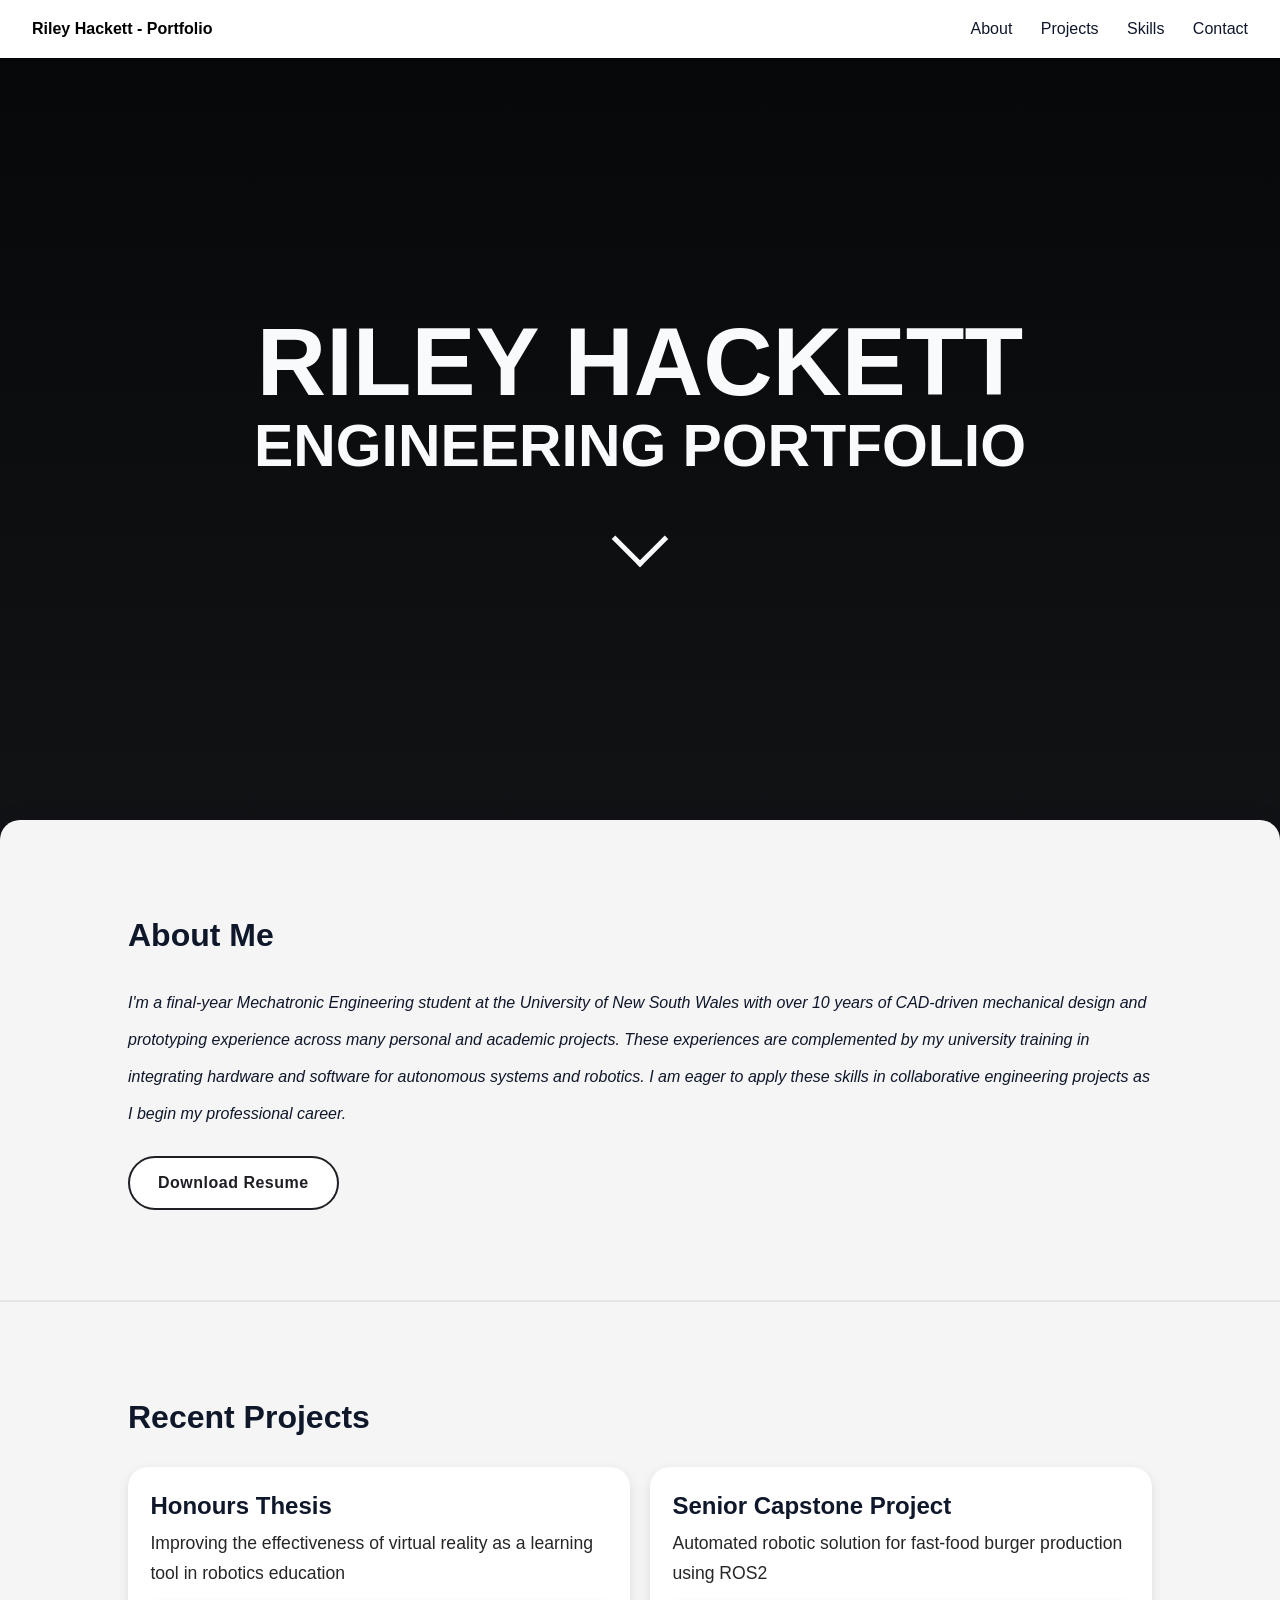
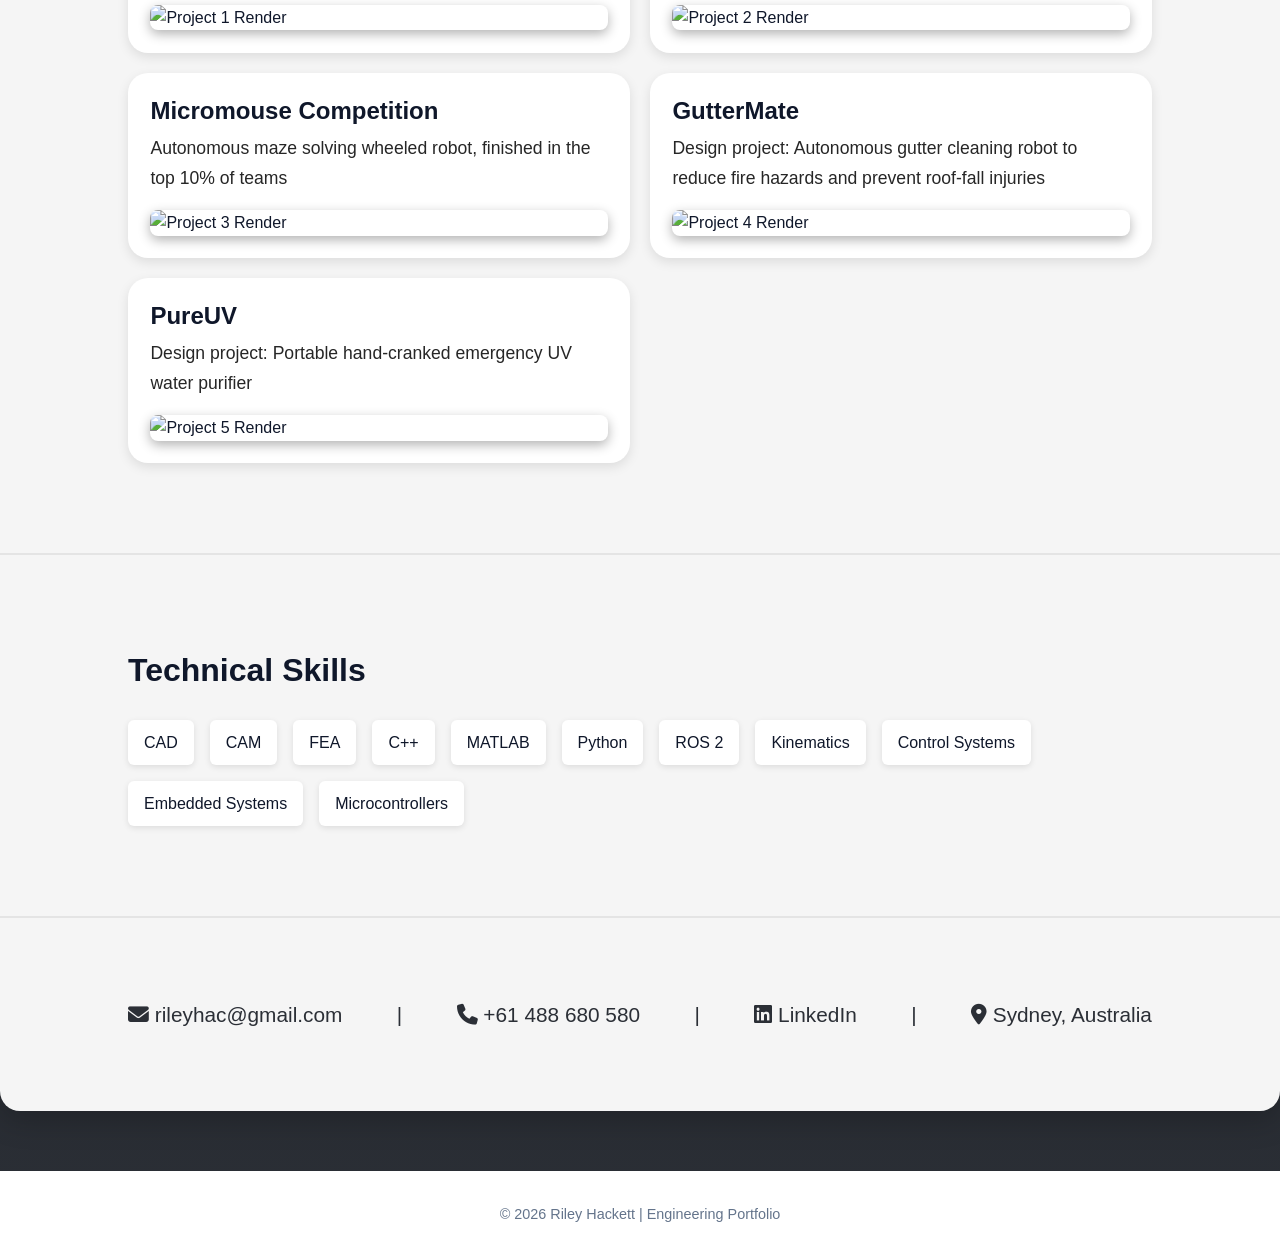
==== index.html @ 3c7677d8 "Add files via upload" ====
<!DOCTYPE html>
<html lang="en">
<head>
    <meta charset="UTF-8">
    <meta name="viewport" content="width=device-width, initial-scale=1.0">
    <title>Riley Hackett | Engineering Portfolio</title>
    <link rel="stylesheet" href="style.css">
    <link rel="stylesheet" href="https://cdnjs.cloudflare.com/ajax/libs/font-awesome/6.4.0/css/all.min.css">
    
</head>

<body>

    <nav>
        <div><strong>Riley Hackett - Portfolio</strong></div>
        <div>
            <a href="#about" id="nav-about">About</a>
            <a href="#projects">Projects</a>
            <a href="#skills">Skills</a>
            <a href="#contact">Contact</a>
        </div>
    </nav>

    <section class="hero">
        <h1><strong>RILEY HACKETT</strong></h1>
        <h2><strong>ENGINEERING PORTFOLIO</strong></h2>


        <a class="custom-btn" id="scroll-btn">
            <span class="arrow"></span>
        </a>

        <script>
            document.addEventListener("DOMContentLoaded", function () {

                function scrollToAbout(e) {
                    e.preventDefault();

                    document.getElementById("about").scrollIntoView({
                        behavior: "smooth",
                        block: "center"
                    });
                }

                // Arrow button
                document.getElementById("scroll-btn")
                    .addEventListener("click", scrollToAbout);

                // Nav About link
                document.getElementById("nav-about")
                    .addEventListener("click", scrollToAbout);

            });
        </script>

    </section>

    <div class="main-content">
        <section id="about">
            <h2 class="section-title">About Me</h2>
            <p><em>
                I'm a final-year Mechatronic Engineering student at the University of New South Wales with over 10 years of CAD-driven mechanical design and prototyping experience across many personal 
                and academic projects. These experiences are complemented by my university training in integrating hardware and software 
                for autonomous systems and robotics. I am eager to apply these skills in collaborative engineering projects as I begin my professional career.
            </em></p>
            <a href="Riley Hackett - Resume.pdf" class="resume-btn" target="_blank" download>
                Download Resume
            </a>
        </section>


        <section id="projects">
            <h2 class="section-title">Recent Projects</h2>

            <div class="projects-grid">

                <a href="projects/project1.html" class="project-card">
                    <h3>Honours Thesis</h3>
                    <p>Improving the effectiveness of virtual reality as a learning tool in robotics education</p>
                    <img src="resources\Thesis_Sample.jpg" alt="Project 1 Render" class="project-image">
                </a>

                <a href="projects/project2.html" class="project-card">
                    <h3>Senior Capstone Project</h3>
                    <p>Automated robotic solution for fast-food burger production using ROS2</p>
                    <img src="resources\Capstone_Sample.jpg" alt="Project 2 Render" class="project-image">
                </a>

                <a href="projects/project3.html" class="project-card">
                    <h3>Micromouse Competition</h3>
                    <p>Autonomous maze solving wheeled robot, finished in the top 10% of teams</p>
                    <img src="resources\Micromouse_Sample.jpg" alt="Project 3 Render" class="project-image">
                </a>

                <a href="projects/project4.html" class="project-card">
                    <h3>GutterMate</h3>
                    <p>Design project: Autonomous gutter cleaning robot to reduce fire hazards and prevent roof-fall injuries</p>
                    <img src="resources\Guttermate_Sample.jpg" alt="Project 4 Render" class="project-image">
                </a>

                <a href="projects/project5.html" class="project-card">
                    <h3>PureUV</h3>
                    <p>Design project: Portable hand-cranked emergency UV water purifier</p>
                    <img src="resources\PureUV_Sample.jpg" alt="Project 5 Render" class="project-image">
                </a>

            </div>
        </section>

        <section id="skills">
            <h2 class="section-title">Technical Skills</h2>
            <div class="skills-list">
                <div class="skill">CAD</div>
                <div class="skill">CAM</div>
                <div class="skill">FEA</div>
                <div class="skill">C++</div>
                <div class="skill">MATLAB</div>
                <div class="skill">Python</div>
                <div class="skill">ROS 2</div>
                <div class="skill">Kinematics</div>
                <div class="skill">Control Systems</div>
                <div class="skill">Embedded Systems</div>
                <div class="skill">Microcontrollers</div>
            </div>
        </section>

        <section id="contact">
            
            <div class="contact-links">
                <span><i class="fas fa-envelope"></i> rileyhac@gmail.com</span>
                <span class="separator">|</span>
                <span><i class="fas fa-phone"></i> +61 488 680 580</span>
                <span class="separator">|</span>
                <a href="https://www.linkedin.com/in/riley-hackett-a3109529b/" target="_blank" rel="noopener noreferrer"><i class="fab fa-linkedin"></i> LinkedIn</a>
                <span class="separator">|</span>
                <span><i class="fas fa-map-marker-alt"></i> Sydney, Australia</span>
            </div>
        </section>
    </div>
    



    <footer>
        © 2026 Riley Hackett | Engineering Portfolio
    </footer>

</body>
</html>
---- style.css ----
:root {
    --primary: #0f172a;
    --accent: #2563eb;
    --light: #f8fafc;
    --gray: #64748b;
    --bg1: #060708;
    --bg2: #2B2F36;
    --card: #F5F5F5;
    --resbtn: #1E1E24;
}

* {
    margin: 0;
    padding: 0;
    box-sizing: border-box;
    font-family: Arial, Helvetica, sans-serif;
}

body {
    background: linear-gradient(to bottom, var(--bg1), var(--bg2));
    color: var(--priamry);
    line-height: 1.6;
}

nav {
    position: fixed;
    width: 100%;
    background: white;
    padding: 1rem 2rem;
    display: flex;
    justify-content: space-between;
    align-items: center;
    box-shadow: 0 2px 8px rgba(0,0,0,0.05);
    z-index: 1000;
}

    nav a {
        text-decoration: none;
        color: var(--primary);
        margin-left: 1.5rem;
        font-weight: 500;
    }

        nav a:hover {
            color: var(--accent);
        }

section {
    padding: 90px 10%;
}

.hero {
    color: var(--light);
    min-height: 100vh;
    display: flex;
    flex-direction: column;
    justify-content: center;
    align-items: center;
    text-align: center;
}

    .hero h1 {
        font-size: 6rem;
        margin-bottom: 0;
        line-height: 1.1;
    }

    .hero h2 {
        margin-top: 0;
        font-size: 3.68rem;
        margin-bottom: 0rem;
        line-height: 1.1;
    }

    .hero p {
        margin-top: 20px;
        max-width: 600px;
        font-size: 2rem;
        color: var(--light);
    }

.section-title {
    font-size: 2rem;
    margin-bottom: 1.5rem;
}

.main-content {
    background-color: var(--card); /* white box */
    color: #0f172a; /* dark text inside main content */
    max-width: 1300px;
    margin: -80px auto 60px auto; /* negative top margin to slightly overlap hero */
    
    border-radius: 20px;
    box-shadow: 0 10px 30px rgba(0,0,0,0.2);
}

    .main-content p {
        line-height: 1.7;
    }

#about p {
    line-height: 2.3; /* more spacing between lines */
    
}


.skills-list {
    display: flex;
    flex-wrap: wrap;
    gap: 1rem;
}

.skill {
    background: white;
    padding: 0.6rem 1rem;
    border-radius: 6px;
    box-shadow: 0 2px 6px rgba(0,0,0,0.1);
}

.projects-grid {
    display: grid;
    grid-template-columns: repeat(2, 1fr); /* 2 columns */
    gap: 20px; /* spacing between cards */
    padding: 0rem 0;
}

@media (max-width: 768px) {
    .projects-grid {
        grid-template-columns: 1fr; /* single column on mobile */
    }
}

.project-card {
    background: white;
    border-radius: 20px;
    box-shadow: 0 4px 12px rgba(0,0,0,0.1);
    text-decoration: none;
    color: inherit;
    transition: transform 0.2s ease, box-shadow 0.2s ease;
    display: flex;
    flex-direction: column;
    padding: 1.4rem; /* <- buffer on all sides */
    box-sizing: border-box; /* ensures padding doesn't break card width */
    overflow: hidden;
}

    /* Hover effect */
    .project-card:hover {
        transform: translateY(-6px);
        box-shadow: 0 8px 18px rgba(0,0,0,0.08);
    }

    /* Image styling � scale without cropping */
    .project-card img {
        width: 100%;
        height: auto; /* maintain aspect ratio */
        display: block;
        border-radius: 8px;
        box-shadow: 0 4px 12px rgba(0, 0, 0, 0.3);
        margin-top: auto;
    }

    .project-card .card-content {
        padding: 1rem; /* space between text and card border */
        display: flex;
        flex-direction: column;
    }

    /* Maintain heading formatting */
    .project-card h3 {
        margin: 0rem 0 0 0;
        font-size: 1.5rem;
        line-height: 1.3;
        margin-bottom: 0.5rem;
    }

    /* Paragraph formatting */
    .project-card p {
        font-size: 1.1rem;
        color: #262626;
        margin-bottom: 1rem;
    }

.btn {
    display: inline-block;
    margin-top: 1.5rem;
    padding: 0.8rem 1.5rem;
    background: var(--accent);
    color: white;
    text-decoration: none;
    border-radius: 6px;
    font-weight: bold;
}

.resume-btn {
    display: inline-block;
    margin-top: 1.5rem;
    padding: 0.75rem 1.75rem;
    border: 2px solid var(--resbtn);
    border-radius: 999px; /* Makes it fully pill-shaped */

    background-color: white;
    color: var(--resbtn);
    font-weight: 600;
    letter-spacing: 0.5px;
    text-decoration: none;
    transition: all 0.25s ease;
}

    .resume-btn:hover {
        background-color: var(--resbtn);
        color: white;
        transform: translateY(-4px);
    }

/* Container for the arrow */
.custom-btn {
    display: inline-block;
    width: 80px;
    height: 80px;
    position: relative;
    margin-top: 2rem;
    cursor: pointer; /* show pointer on hover */
    animation: bounce 2s infinite;
    
}

    /* Circular background behind arrow */
    .custom-btn::before {
        content: "";
        position: absolute;
        left: 50%;
        top: 50%;
        width: 0;
        height: 0;
        background: var(--light); /* semi-transparent white */
        border-radius: 50%;
        transform: translate(-50%, -50%) scale(0);
        transition: width 0.3s ease, height 0.3s ease, transform 0.3s ease;
        z-index: 0; /* behind arrow */
    }

    /* Show circle on hover */
    .custom-btn:hover::before {
        width: 80px; /* slightly bigger than button */
        height: 80px;
        transform: translate(-50%, -55%) scale(1);
    }

    /* Actual arrow inside */
    .custom-btn .arrow {
        display: block;
        position: absolute;
        left: 50%;
        top: 10%;
        width: 40px;
        height: 40px;
        border-bottom: 5px solid var(--light);
        border-right: 5px solid var(--light);
        transform: translateX(-50%) rotate(45deg); /* rotate only the arrow */
        transition: border-color 0.3s ease;
        z-index: 1; /* ensure arrow is above the circle */
    }

    /* Change arrow color on hover */
    .custom-btn:hover .arrow {
        border-color: var(--bg1);
    }

/* Bounce animation */
@keyframes bounce {
    0%, 20%, 50%, 80%, 100% {
        transform: translateY(0);
    }

    40% {
        transform: translateY(10px);
    }

    60% {
        transform: translateY(5px);
    }
}

html {
    scroll-behavior: smooth;
}

section + section {
    border-top: 2px solid rgba(0,0,0,0.07);
}


#contact {
    /* Keep same left/right padding as other sections */
    padding: 4rem 10%;
}

.contact-links {
    display: flex;
    justify-content: space-between; /* center the whole row */
    align-items: center;
    gap: 1rem; /* space around items */
    margin-top: 1rem;
    margin-bottom: 1rem;
    flex-wrap: wrap; /* handle small screens */
    font-size: 1.3rem;
}

    .contact-links span,
    .contact-links a {
        color: var(--bg2);
        text-decoration: none;
        font-weight: 500;
    }

        .contact-links a:hover {
            color: var(--accent);
        }

.separator {
    color: var(--bg2);
    user-select: none; /* prevents accidental text selection of | */
}

/* Mobile: stack items vertically and remove separators */
@media (max-width: 768px) {
    .contact-links {
        flex-direction: column;
        align-items: center;
    }

        .contact-links .separator {
            display: none;
        }
}

footer {
    text-align: center;
    padding: 2rem;
    background: white;
    color: var(--gray);
    font-size: 0.9rem;
}

@media(max-width: 768px) {
    section {
        padding: 100px 5%;
    }
}
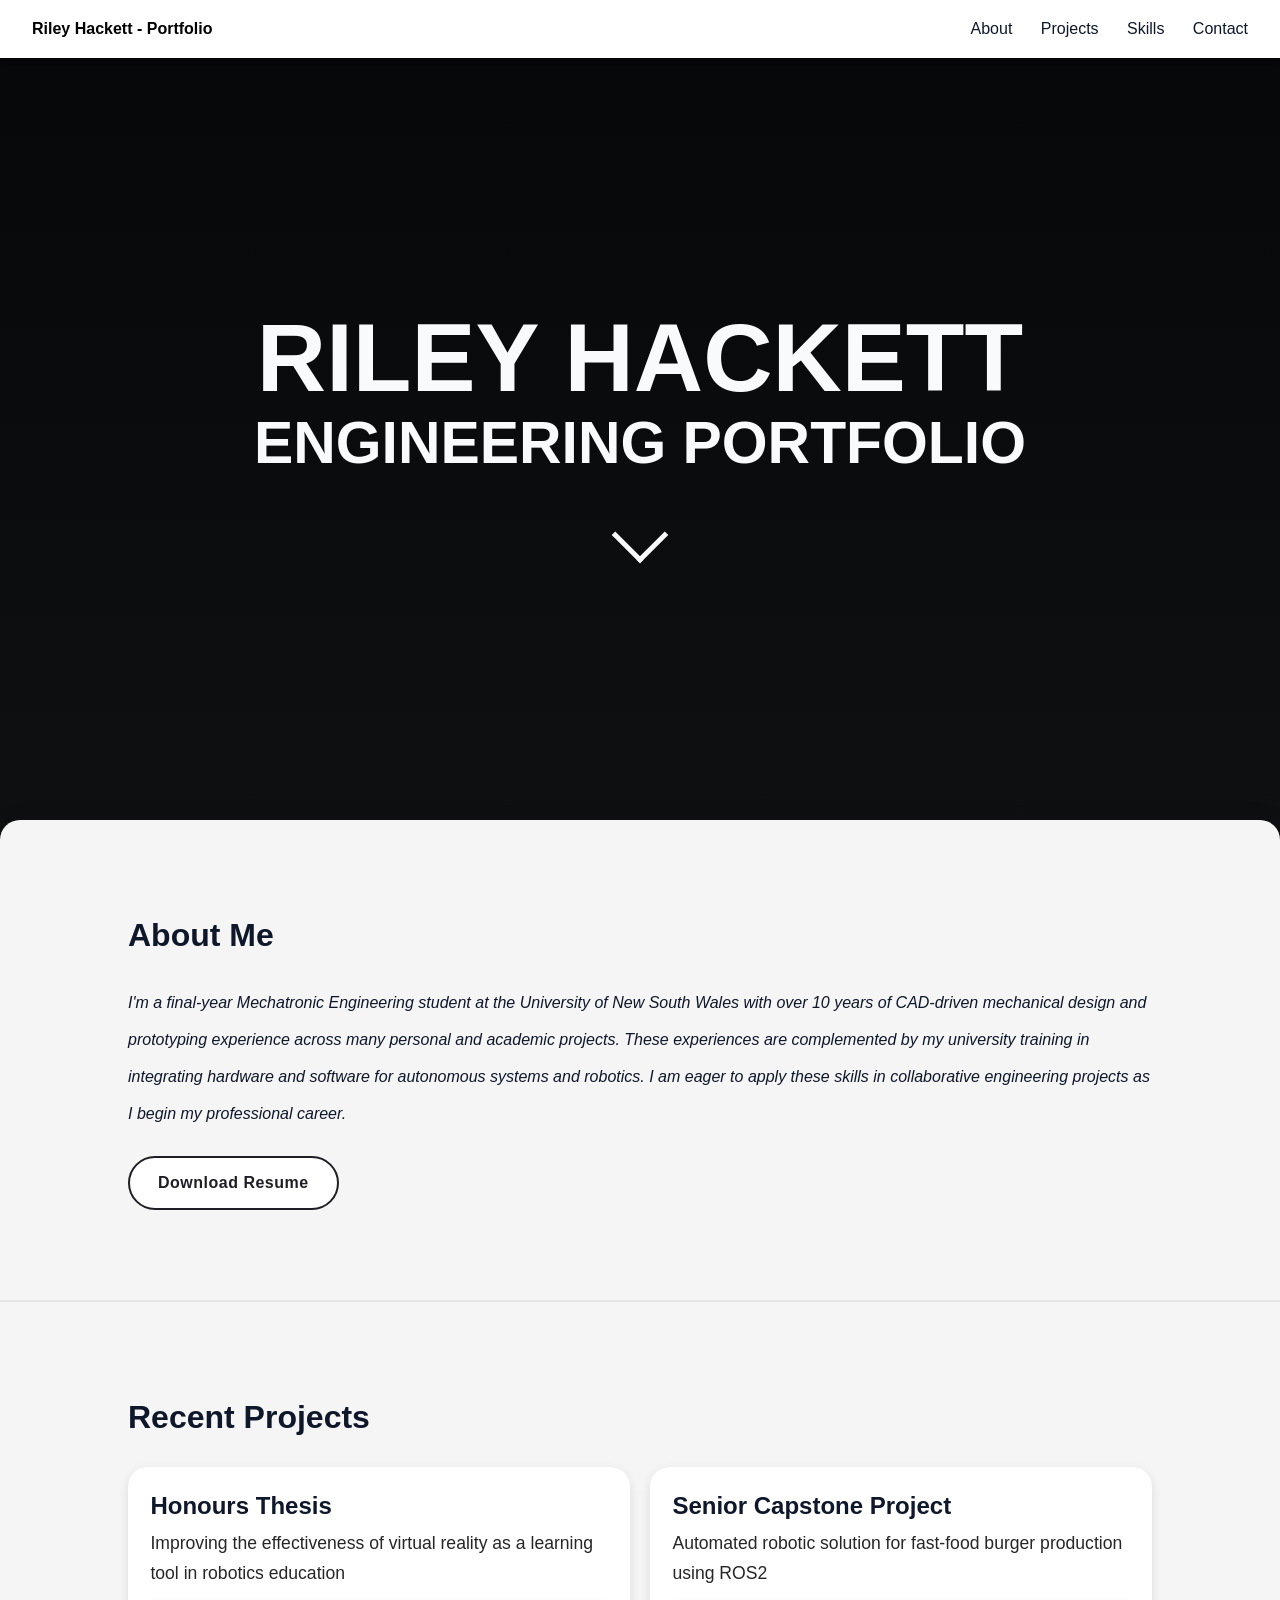
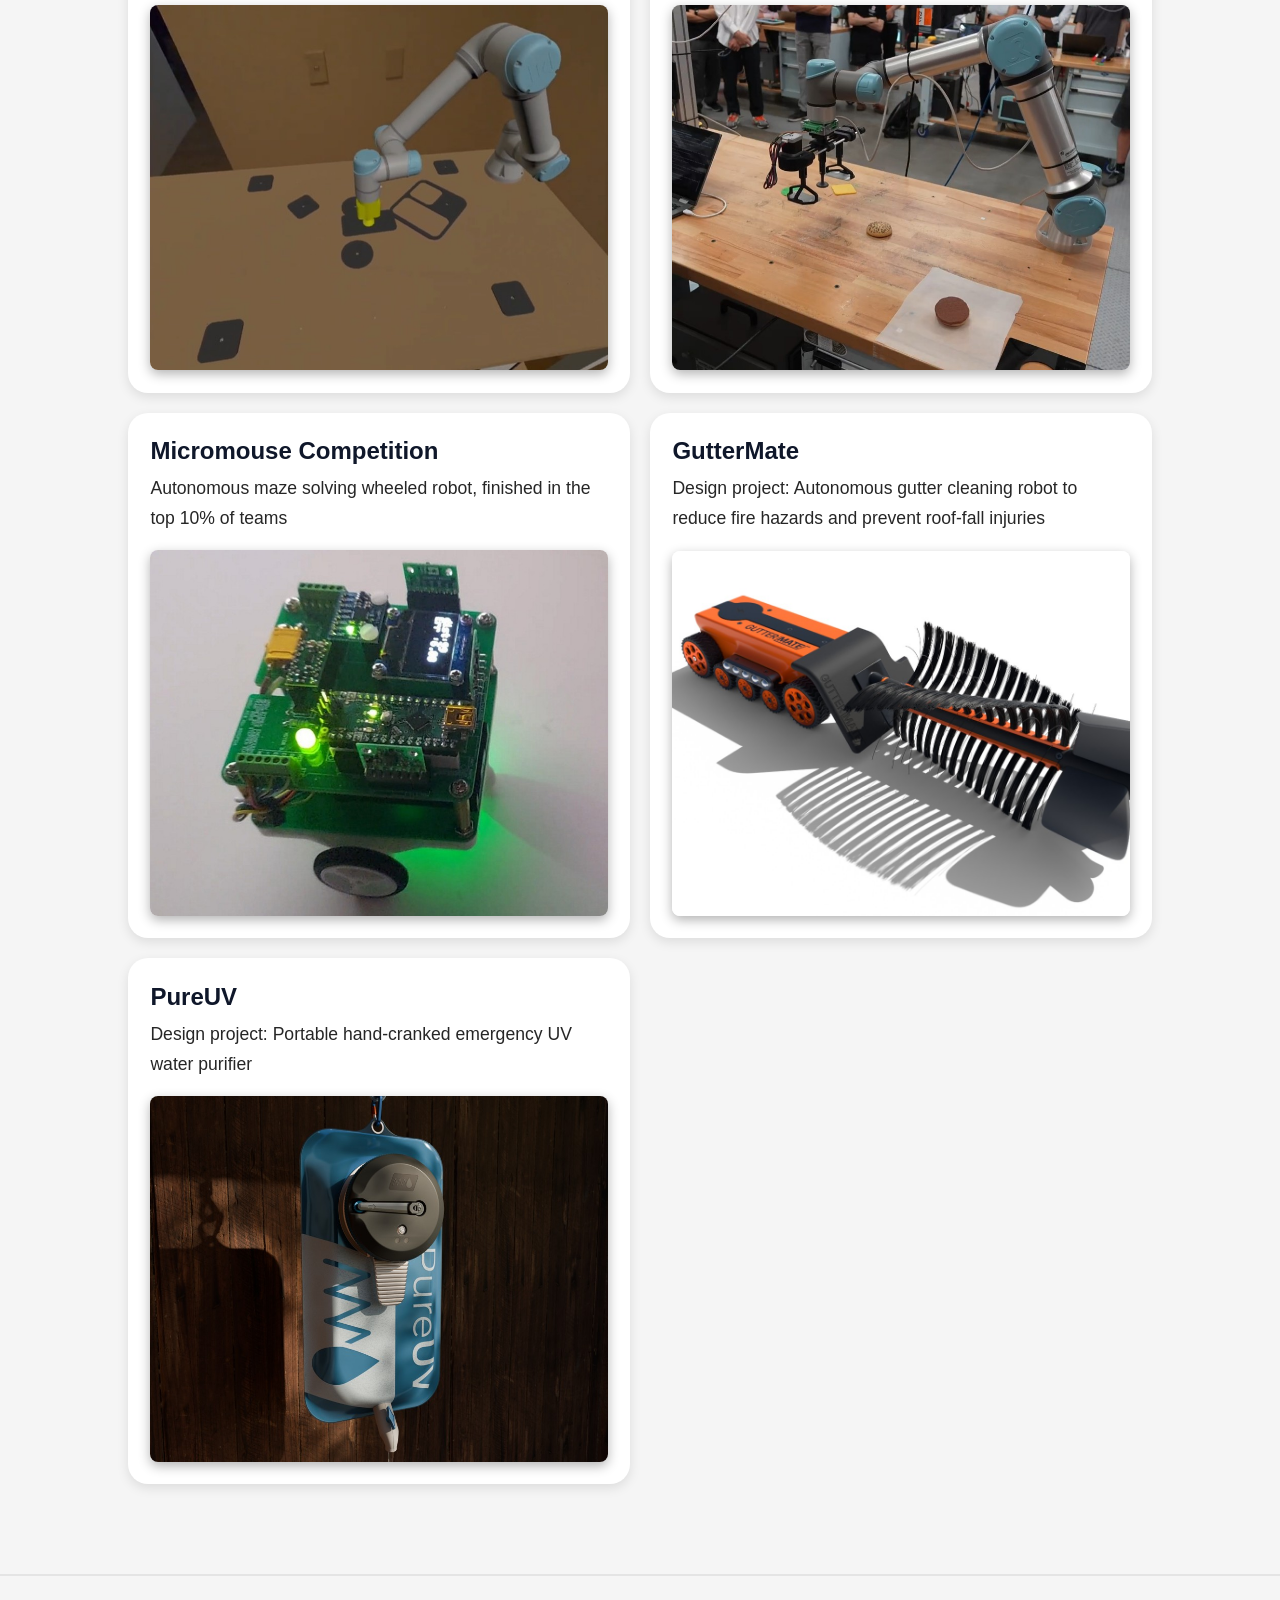
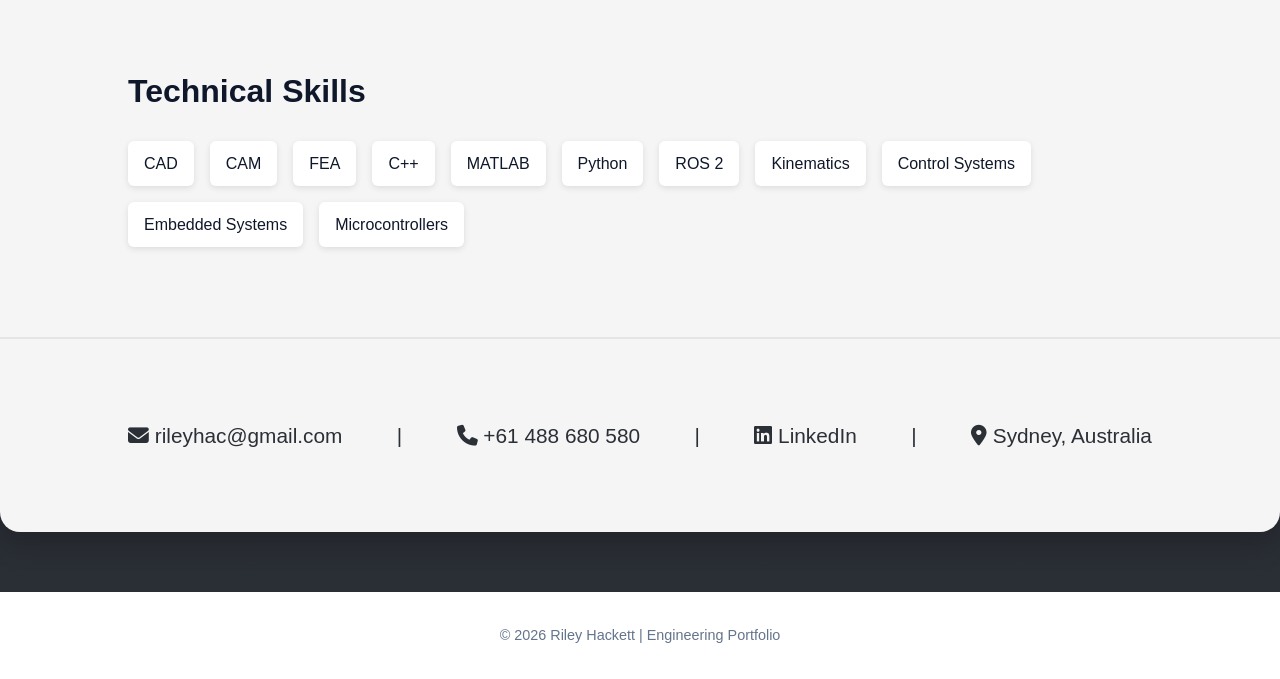
==== commit 0b4ba898: "Add files via upload" ====
--- a/index.html
+++ b/index.html
@@ -22,13 +22,28 @@
     </nav>
 
     <section class="hero">
-        <h1><strong>RILEY HACKETT</strong></h1>
-        <h2><strong>ENGINEERING PORTFOLIO</strong></h2>
+        <div class = "hero-text-overlay">
+            <h1><strong>RILEY HACKETT</strong></h1>
+            <h2><strong>ENGINEERING PORTFOLIO</strong></h2>
 
 
-        <a class="custom-btn" id="scroll-btn">
-            <span class="arrow"></span>
-        </a>
+            <a class="custom-btn" id="scroll-btn">
+                <span class="arrow"></span>
+            </a>
+        </div>
+        
+
+        <script>
+            const hero = document.querySelector('.hero');
+            const nav = document.querySelector('nav');
+            const navHeight = nav.offsetHeight;
+
+            window.addEventListener('scroll', () => {
+                const scrollY = window.scrollY;
+                // offset relative to hero's start
+                hero.style.backgroundPosition = `center ${scrollY * 0.6}px`;
+            });
+        </script>
 
         <script>
             document.addEventListener("DOMContentLoaded", function () {
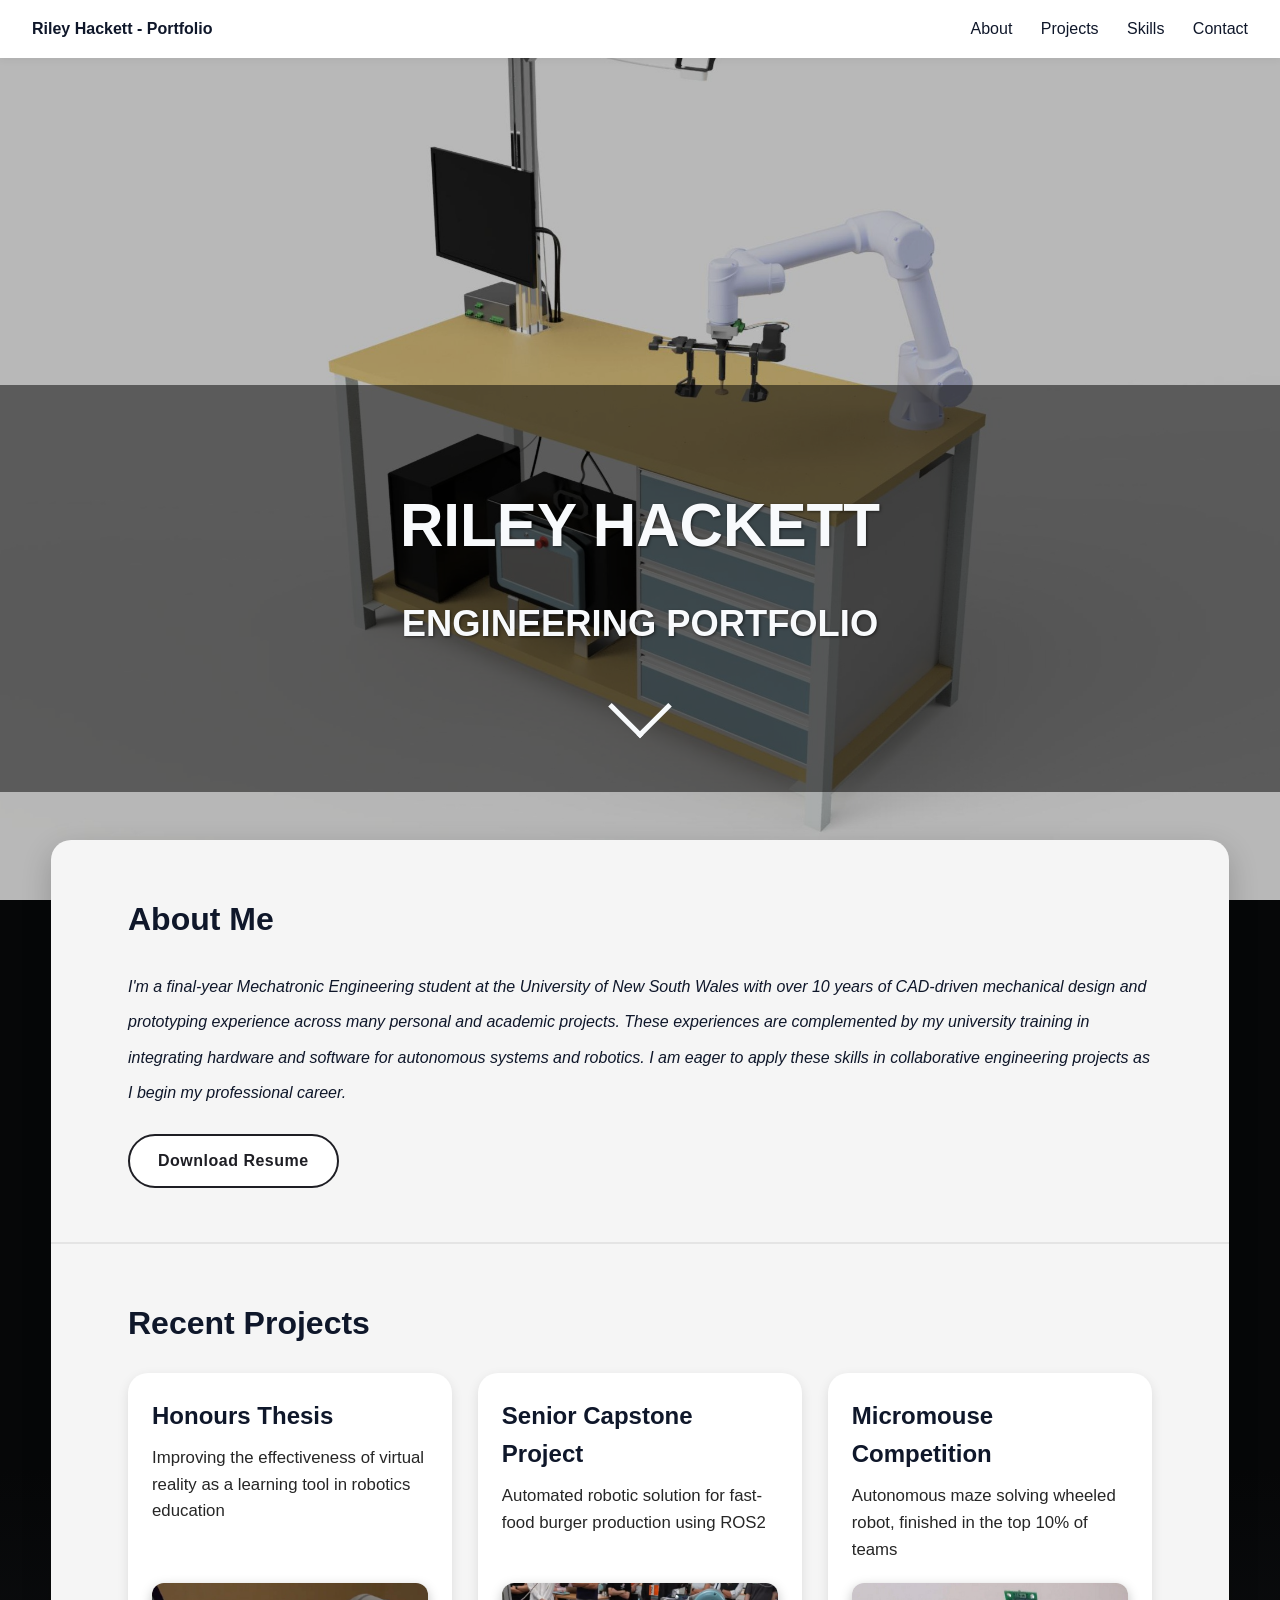
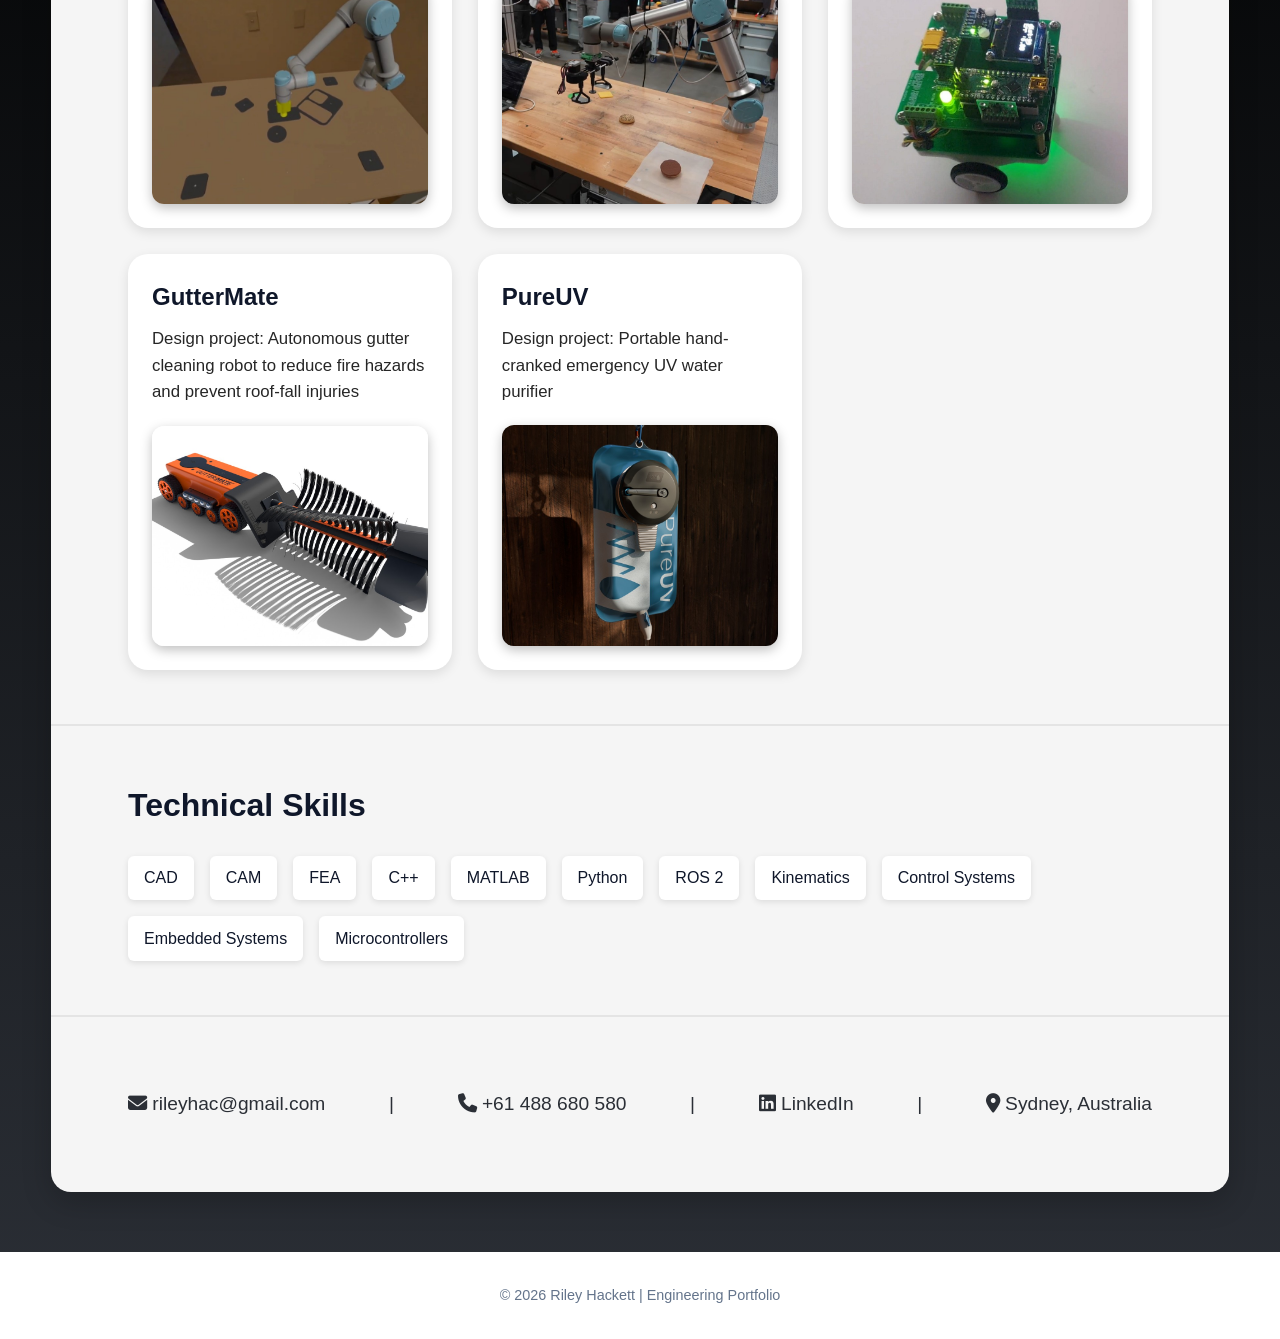
==== commit 5d66798f: "Add files via upload" ====
--- a/index.html
+++ b/index.html
@@ -22,26 +22,35 @@
     </nav>
 
     <section class="hero">
-        <div class = "hero-text-overlay">
-            <h1><strong>RILEY HACKETT</strong></h1>
-            <h2><strong>ENGINEERING PORTFOLIO</strong></h2>
+        <div class="hero-text-overlay">
+            <svg class="hero-svg" xmlns="http://www.w3.org/2000/svg" viewBox="0 0 1000 240">
+                <!-- Main title -->
+                <text x="50%" y="50%" text-anchor="middle" dominant-baseline="middle" class="hero-main">
+                    RILEY HACKETT
+                </text>
 
+                <!-- Subtitle perfectly aligned with main title -->
+                <text x="50%" y="90%" text-anchor="middle" dominant-baseline="middle" class="hero-sub">
+                    ENGINEERING PORTFOLIO
+                </text>
+            </svg>
 
             <a class="custom-btn" id="scroll-btn">
                 <span class="arrow"></span>
             </a>
         </div>
+
         
 
         <script>
-            const hero = document.querySelector('.hero');
-            const nav = document.querySelector('nav');
-            const navHeight = nav.offsetHeight;
-
-            window.addEventListener('scroll', () => {
-                const scrollY = window.scrollY;
-                // offset relative to hero's start
-                hero.style.backgroundPosition = `center ${scrollY * 0.6}px`;
+            const hero = document.querySelector('.hero');
+            const nav = document.querySelector('nav');
+            const navHeight = nav.offsetHeight;
+
+            window.addEventListener('scroll', () => {
+                const scrollY = window.scrollY;
+                // offset relative to hero's start
+                hero.style.backgroundPosition = `center ${scrollY * 0.6}px`;
             });
         </script>
 
@@ -73,11 +82,13 @@
     <div class="main-content">
         <section id="about">
             <h2 class="section-title">About Me</h2>
-            <p><em>
-                I'm a final-year Mechatronic Engineering student at the University of New South Wales with over 10 years of CAD-driven mechanical design and prototyping experience across many personal 
-                and academic projects. These experiences are complemented by my university training in integrating hardware and software 
-                for autonomous systems and robotics. I am eager to apply these skills in collaborative engineering projects as I begin my professional career.
-            </em></p>
+            <p>
+                <em>
+                    I'm a final-year Mechatronic Engineering student at the University of New South Wales with over 10 years of CAD-driven mechanical design and prototyping experience across many personal
+                    and academic projects. These experiences are complemented by my university training in integrating hardware and software
+                    for autonomous systems and robotics. I am eager to apply these skills in collaborative engineering projects as I begin my professional career.
+                </em>
+            </p>
             <a href="Riley Hackett - Resume.pdf" class="resume-btn" target="_blank" download>
                 Download Resume
             </a>
@@ -140,7 +151,7 @@
         </section>
 
         <section id="contact">
-            
+
             <div class="contact-links">
                 <span><i class="fas fa-envelope"></i> rileyhac@gmail.com</span>
                 <span class="separator">|</span>
@@ -152,7 +163,7 @@
             </div>
         </section>
     </div>
-    
+
 
 
 
@@ -160,5 +171,7 @@
         © 2026 Riley Hackett | Engineering Portfolio
     </footer>
 
+
+    
 </body>
 </html>
--- a/style.css
+++ b/style.css
@@ -1,3 +1,6 @@
+/* ========================================
+   ROOT VARIABLES
+======================================== */
 :root {
     --primary: #0f172a;
     --accent: #2563eb;
@@ -9,24 +12,40 @@
     --resbtn: #1E1E24;
 }
 
+/* ========================================
+   GLOBAL RESET
+======================================== */
 * {
     margin: 0;
     padding: 0;
     box-sizing: border-box;
+}
+
+html {
+    scroll-behavior: smooth;
+}
+
+body {
     font-family: Arial, Helvetica, sans-serif;
-}
-
-body {
-    background: linear-gradient(to bottom, var(--bg1), var(--bg2));
-    color: var(--priamry);
     line-height: 1.6;
-}
-
+    color: var(--primary);
+    background: linear-gradient( to bottom, var(--bg1) 50%, var(--bg2) 100% );
+}
+
+img {
+    max-width: 100%;
+    height: auto;
+    display: block;
+}
+
+/* ========================================
+   NAVIGATION
+======================================== */
 nav {
     position: fixed;
     width: 100%;
     background: white;
-    padding: 1rem 2rem;
+    padding: 1rem clamp(1rem, 5vw, 2rem);
     display: flex;
     justify-content: space-between;
     align-items: center;
@@ -39,71 +58,172 @@
         color: var(--primary);
         margin-left: 1.5rem;
         font-weight: 500;
+        transition: color 0.2s ease;
     }
 
         nav a:hover {
             color: var(--accent);
         }
 
+@media (max-width: 768px) {
+    nav {
+        flex-direction: column;
+        gap: 0.75rem;
+    }
+
+        nav a {
+            margin-left: 0;
+        }
+}
+
+/* ========================================
+   SECTIONS
+======================================== */
 section {
-    padding: 90px 10%;
-}
-
+    
+    padding: clamp(30px, 6vh, 100px) clamp(5%, 6vw, 10%);
+}
+
+    section + section {
+        border-top: 2px solid rgba(0,0,0,0.07);
+    }
+
+.section-title {
+    font-size: clamp(1.5rem, 3vw, 2rem);
+    margin-bottom: 1.5rem;
+}
+
+/* ========================================
+   HERO
+======================================== */
+/* Hero Section */
 .hero {
-    color: var(--light);
     min-height: 100vh;
     display: flex;
-    flex-direction: column;
     justify-content: center;
     align-items: center;
     text-align: center;
-}
-
-    .hero h1 {
-        font-size: 6rem;
-        margin-bottom: 0;
-        line-height: 1.1;
-    }
-
-    .hero h2 {
-        margin-top: 0;
-        font-size: 3.68rem;
-        margin-bottom: 0rem;
-        line-height: 1.1;
-    }
-
-    .hero p {
-        margin-top: 20px;
-        max-width: 600px;
-        font-size: 2rem;
-        color: var(--light);
-    }
-
-.section-title {
-    font-size: 2rem;
-    margin-bottom: 1.5rem;
-}
-
+    color: var(--light);
+    background-image: url('resources/mainRender.jpg');
+    background-size: cover;
+    background-position: center top;
+    background-repeat: no-repeat;
+    position: relative;
+}
+
+    .hero::before {
+        content: "";
+        position: absolute;
+        inset: 0;
+        background: rgba(0,0,0,0.25);
+        z-index: 0; /* behind text */
+    }
+
+/* Overlay container */
+.hero-text-overlay {
+    position: absolute;
+    bottom: 12%;
+    width: 100%;
+    display: flex;
+    flex-direction: column; /* stack text + button vertically */
+    align-items: center; /* center horizontally */
+    gap: clamp(1rem, 1vw, 2rem); /* spacing between title and button */
+    background: rgba(0,0,0,0.5);
+    padding: clamp(1rem, 2vw, 1.7rem) clamp(1rem, 2vw, 1.5rem);
+    box-sizing: border-box;
+    z-index: 1; /* above overlay */
+}
+
+/* Title wrapper to shrink-wrap h1 */
+.hero-title-wrapper {
+    display: inline-block; /* shrink-wrap width of h1 */
+    text-align: center;
+}
+
+/* Main title */s
+.hero h1 {
+    font-size: clamp(2.5rem, 8vw, 6rem);
+    line-height: 1.1;
+    text-shadow: 1px 1px 3px rgba(0,0,0,0.55);
+    margin: 0;
+}
+
+/* Subtitle aligned with h1 edges via JS */
+.hero h2 {
+    font-size: clamp(1.5rem, 4vw, 2.7rem); /* starting size, will be adjusted by JS */
+    line-height: 1.1;
+    text-shadow: 1px 1px 3px rgba(0,0,0,0.55);
+    margin: 0.2rem 0 0 0;
+    display: inline-block; /* shrink-wrap for JS */
+    width: auto; /* allow JS to adjust width */
+    text-align: center;
+}
+
+/* Optional hero paragraph */
+.hero p {
+    margin-top: 0rem;
+    max-width: 700px;
+    margin-left: auto;
+    margin-right: auto;
+    font-size: clamp(1rem, 2.5vw, 1.5rem);
+    text-align: center;
+}
+
+/* ========================================
+   SVG Styling
+======================================== */
+.hero-svg {
+    
+    width: 80vw; /* responsive width */
+    max-width: 1000px; /* optional max width */
+    height: auto;
+    display: block;
+    margin: 0 auto;
+    padding: 0;
+}
+
+    .hero-svg text {
+        fill: var(--light);
+        text-shadow: 1px 1px 3px rgba(0,0,0,0.55);
+        font-family: Arial, Helvetica, sans-serif; /* or monospace if you want perfect letters */
+    }
+
+    .hero-svg .hero-main {
+        font-size: 4.7vw; /* responsive size */
+        font-weight: bold;
+    }
+
+    .hero-svg .hero-sub {
+        font-size: 2.839vw; /* smaller, perfectly aligned */
+        font-weight: bold;
+    }
+
+/* ========================================
+   MAIN CONTENT CARD
+======================================== */
 .main-content {
-    background-color: var(--card); /* white box */
-    color: #0f172a; /* dark text inside main content */
-    max-width: 1300px;
-    margin: -80px auto 60px auto; /* negative top margin to slightly overlap hero */
-    
+    background-color: var(--card);
+    color: var(--primary);
+    max-width: min(1200px, 92%);
+    margin: -60px auto 60px auto;
     border-radius: 20px;
     box-shadow: 0 10px 30px rgba(0,0,0,0.2);
+    position: relative;
+    z-index: 2;
+    padding: 0;
 }
 
     .main-content p {
-        line-height: 1.7;
+        line-height: 1.8;
     }
 
 #about p {
-    line-height: 2.3; /* more spacing between lines */
-    
-}
-
-
+    line-height: 2.2;
+}
+
+/* ========================================
+   SKILLS
+======================================== */
 .skills-list {
     display: flex;
     flex-wrap: wrap;
@@ -117,17 +237,13 @@
     box-shadow: 0 2px 6px rgba(0,0,0,0.1);
 }
 
+/* ========================================
+   PROJECTS GRID
+======================================== */
 .projects-grid {
     display: grid;
-    grid-template-columns: repeat(2, 1fr); /* 2 columns */
-    gap: 20px; /* spacing between cards */
-    padding: 0rem 0;
-}
-
-@media (max-width: 768px) {
-    .projects-grid {
-        grid-template-columns: 1fr; /* single column on mobile */
-    }
+    grid-template-columns: repeat(auto-fit, minmax(320px, 1fr));
+    gap: clamp(20px, 2vw, 30px);
 }
 
 .project-card {
@@ -136,51 +252,39 @@
     box-shadow: 0 4px 12px rgba(0,0,0,0.1);
     text-decoration: none;
     color: inherit;
-    transition: transform 0.2s ease, box-shadow 0.2s ease;
+    transition: transform 0.25s ease, box-shadow 0.25s ease;
     display: flex;
     flex-direction: column;
-    padding: 1.4rem; /* <- buffer on all sides */
-    box-sizing: border-box; /* ensures padding doesn't break card width */
-    overflow: hidden;
-}
-
-    /* Hover effect */
+    padding: 1.5rem;
+}
+
     .project-card:hover {
         transform: translateY(-6px);
-        box-shadow: 0 8px 18px rgba(0,0,0,0.08);
-    }
-
-    /* Image styling � scale without cropping */
+        box-shadow: 0 10px 22px rgba(0,0,0,0.12);
+    }
+
+    .project-card h3 {
+        font-size: 1.5rem;
+        margin-bottom: 0.6rem;
+    }
+
+    .project-card p {
+        font-size: 1.05rem;
+        color: #262626;
+        margin-bottom: 1.2rem;
+        line-height: 1.6;
+    }
+
+    /* Image inside card */
     .project-card img {
-        width: 100%;
-        height: auto; /* maintain aspect ratio */
-        display: block;
-        border-radius: 8px;
-        box-shadow: 0 4px 12px rgba(0, 0, 0, 0.3);
         margin-top: auto;
-    }
-
-    .project-card .card-content {
-        padding: 1rem; /* space between text and card border */
-        display: flex;
-        flex-direction: column;
-    }
-
-    /* Maintain heading formatting */
-    .project-card h3 {
-        margin: 0rem 0 0 0;
-        font-size: 1.5rem;
-        line-height: 1.3;
-        margin-bottom: 0.5rem;
-    }
-
-    /* Paragraph formatting */
-    .project-card p {
-        font-size: 1.1rem;
-        color: #262626;
-        margin-bottom: 1rem;
-    }
-
+        border-radius: 12px;
+        box-shadow: 0 4px 12px rgba(0,0,0,0.25);
+    }
+
+/* ========================================
+   BUTTONS
+======================================== */
 .btn {
     display: inline-block;
     margin-top: 1.5rem;
@@ -190,15 +294,19 @@
     text-decoration: none;
     border-radius: 6px;
     font-weight: bold;
-}
+    transition: transform 0.2s ease;
+}
+
+    .btn:hover {
+        transform: translateY(-3px);
+    }
 
 .resume-btn {
     display: inline-block;
     margin-top: 1.5rem;
     padding: 0.75rem 1.75rem;
     border: 2px solid var(--resbtn);
-    border-radius: 999px; /* Makes it fully pill-shaped */
-
+    border-radius: 999px;
     background-color: white;
     color: var(--resbtn);
     font-weight: 600;
@@ -213,19 +321,20 @@
         transform: translateY(-4px);
     }
 
-/* Container for the arrow */
+/* ========================================
+   SCALING ARROW BUTTON (WORKING)
+======================================== */
 .custom-btn {
     display: inline-block;
-    width: 80px;
-    height: 80px;
+    width: clamp(60px, 8vw, 100px);
+    height: clamp(60px, 8vw, 100px);
     position: relative;
-    margin-top: 2rem;
-    cursor: pointer; /* show pointer on hover */
+    margin-top: 0rem;
+    cursor: pointer;
     animation: bounce 2s infinite;
     
 }
 
-    /* Circular background behind arrow */
     .custom-btn::before {
         content: "";
         position: absolute;
@@ -233,41 +342,37 @@
         top: 50%;
         width: 0;
         height: 0;
-        background: var(--light); /* semi-transparent white */
+        background: var(--light);
         border-radius: 50%;
         transform: translate(-50%, -50%) scale(0);
         transition: width 0.3s ease, height 0.3s ease, transform 0.3s ease;
-        z-index: 0; /* behind arrow */
-    }
-
-    /* Show circle on hover */
+        z-index: 0;
+    }
+
     .custom-btn:hover::before {
-        width: 80px; /* slightly bigger than button */
-        height: 80px;
-        transform: translate(-50%, -55%) scale(1);
-    }
-
-    /* Actual arrow inside */
+        width: 80%;
+        height: 80%;
+        transform: translate(-50%, -50%) scale(1);
+    }
+
     .custom-btn .arrow {
         display: block;
         position: absolute;
         left: 50%;
-        top: 10%;
-        width: 40px;
-        height: 40px;
+        top: 18%;
+        width: clamp(28px, 4vw, 45px);
+        height: clamp(28px, 4vw, 45px);
         border-bottom: 5px solid var(--light);
         border-right: 5px solid var(--light);
-        transform: translateX(-50%) rotate(45deg); /* rotate only the arrow */
+        transform: translateX(-50%) rotate(45deg);
         transition: border-color 0.3s ease;
-        z-index: 1; /* ensure arrow is above the circle */
-    }
-
-    /* Change arrow color on hover */
+        z-index: 1;
+    }
+
     .custom-btn:hover .arrow {
         border-color: var(--bg1);
     }
 
-/* Bounce animation */
 @keyframes bounce {
     0%, 20%, 50%, 80%, 100% {
         transform: translateY(0);
@@ -282,29 +387,24 @@
     }
 }
 
-html {
-    scroll-behavior: smooth;
-}
-
-section + section {
-    border-top: 2px solid rgba(0,0,0,0.07);
-}
-
+/* ========================================
+   CONTACT
+======================================== */
 
 #contact {
-    /* Keep same left/right padding as other sections */
-    padding: 4rem 10%;
+    padding-top: clamp(60px, 8vh, 100px);
+    padding-bottom: clamp(60px, 8vh, 100px);
 }
 
 .contact-links {
     display: flex;
-    justify-content: space-between; /* center the whole row */
+    justify-content: space-between; /* THIS is the key */
     align-items: center;
-    gap: 1rem; /* space around items */
-    margin-top: 1rem;
-    margin-bottom: 1rem;
-    flex-wrap: wrap; /* handle small screens */
-    font-size: 1.3rem;
+    gap: 1rem;
+    flex-wrap: wrap;
+    width: 100%; /* ensure full width */
+    font-size: clamp(1rem, 1.5vw, 1.3rem);
+    margin-top: 0;
 }
 
     .contact-links span,
@@ -319,22 +419,24 @@
         }
 
 .separator {
-    color: var(--bg2);
-    user-select: none; /* prevents accidental text selection of | */
-}
-
-/* Mobile: stack items vertically and remove separators */
+    user-select: none;
+}
+
 @media (max-width: 768px) {
     .contact-links {
         flex-direction: column;
         align-items: center;
-    }
-
-        .contact-links .separator {
-            display: none;
-        }
-}
-
+        justify-content: center;
+    }
+
+    .separator {
+        display: none;
+    }
+}
+
+/* ========================================
+   FOOTER
+======================================== */
 footer {
     text-align: center;
     padding: 2rem;
@@ -342,9 +444,3 @@
     color: var(--gray);
     font-size: 0.9rem;
 }
-
-@media(max-width: 768px) {
-    section {
-        padding: 100px 5%;
-    }
-}
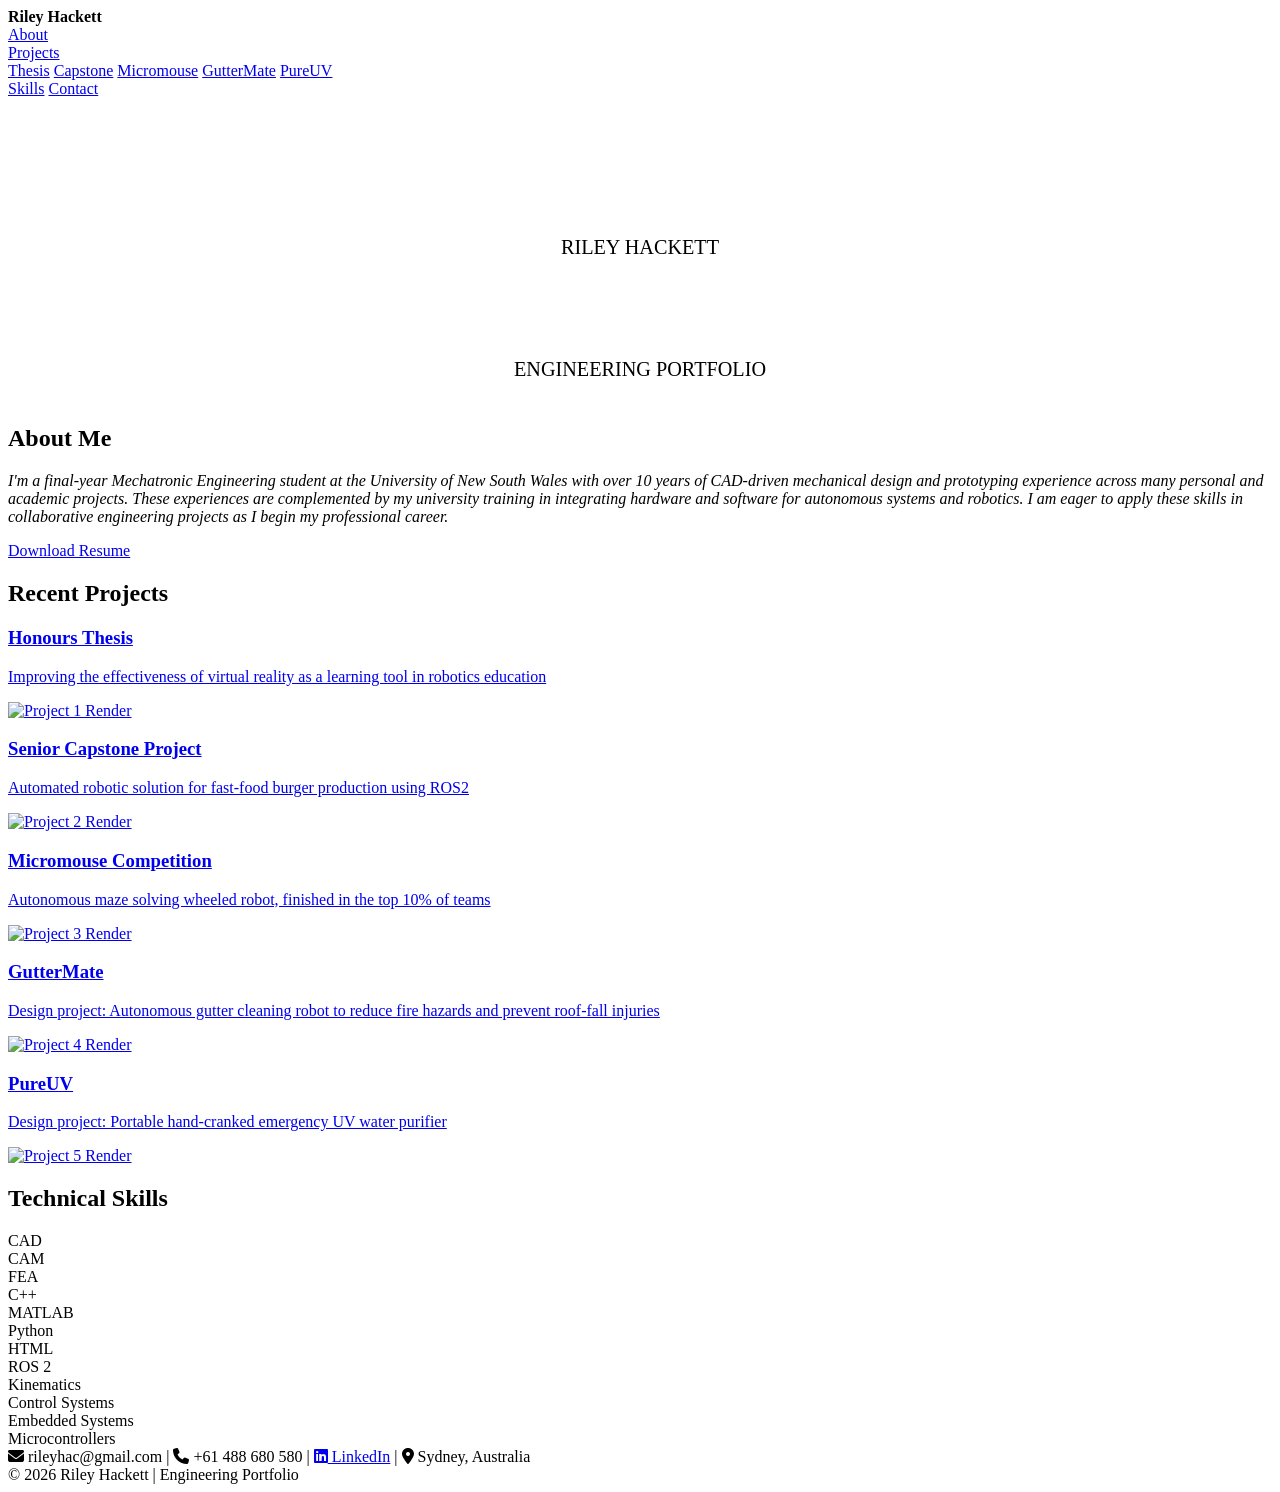
==== commit 08ad1af6: "Add files via upload" ====
--- a/index.html
+++ b/index.html
@@ -12,10 +12,22 @@
 <body>
 
     <nav>
-        <div><strong>Riley Hackett - Portfolio</strong></div>
-        <div>
+        <div class="logo"><strong>Riley Hackett</strong></div>
+        <div class="nav-links">
             <a href="#about" id="nav-about">About</a>
-            <a href="#projects">Projects</a>
+
+            <div class="dropdown">
+                <a href="#projects" class="dropbtn">Projects</a>
+                <div class="dropdown-content">
+                    <a href="projects/project1.html">Thesis</a>
+                    <a href="projects/project2.html">Capstone</a>
+                    <a href="projects/project3.html">Micromouse</a>
+                    <a href="projects/project4.html">GutterMate</a>
+                    <a href="projects/project5.html">PureUV</a>
+                </div>
+            </div>
+
+
             <a href="#skills">Skills</a>
             <a href="#contact">Contact</a>
         </div>
@@ -78,6 +90,8 @@
         </script>
 
     </section>
+
+    
 
     <div class="main-content">
         <section id="about">
@@ -142,6 +156,7 @@
                 <div class="skill">C++</div>
                 <div class="skill">MATLAB</div>
                 <div class="skill">Python</div>
+                <div class="skill">HTML</div>
                 <div class="skill">ROS 2</div>
                 <div class="skill">Kinematics</div>
                 <div class="skill">Control Systems</div>
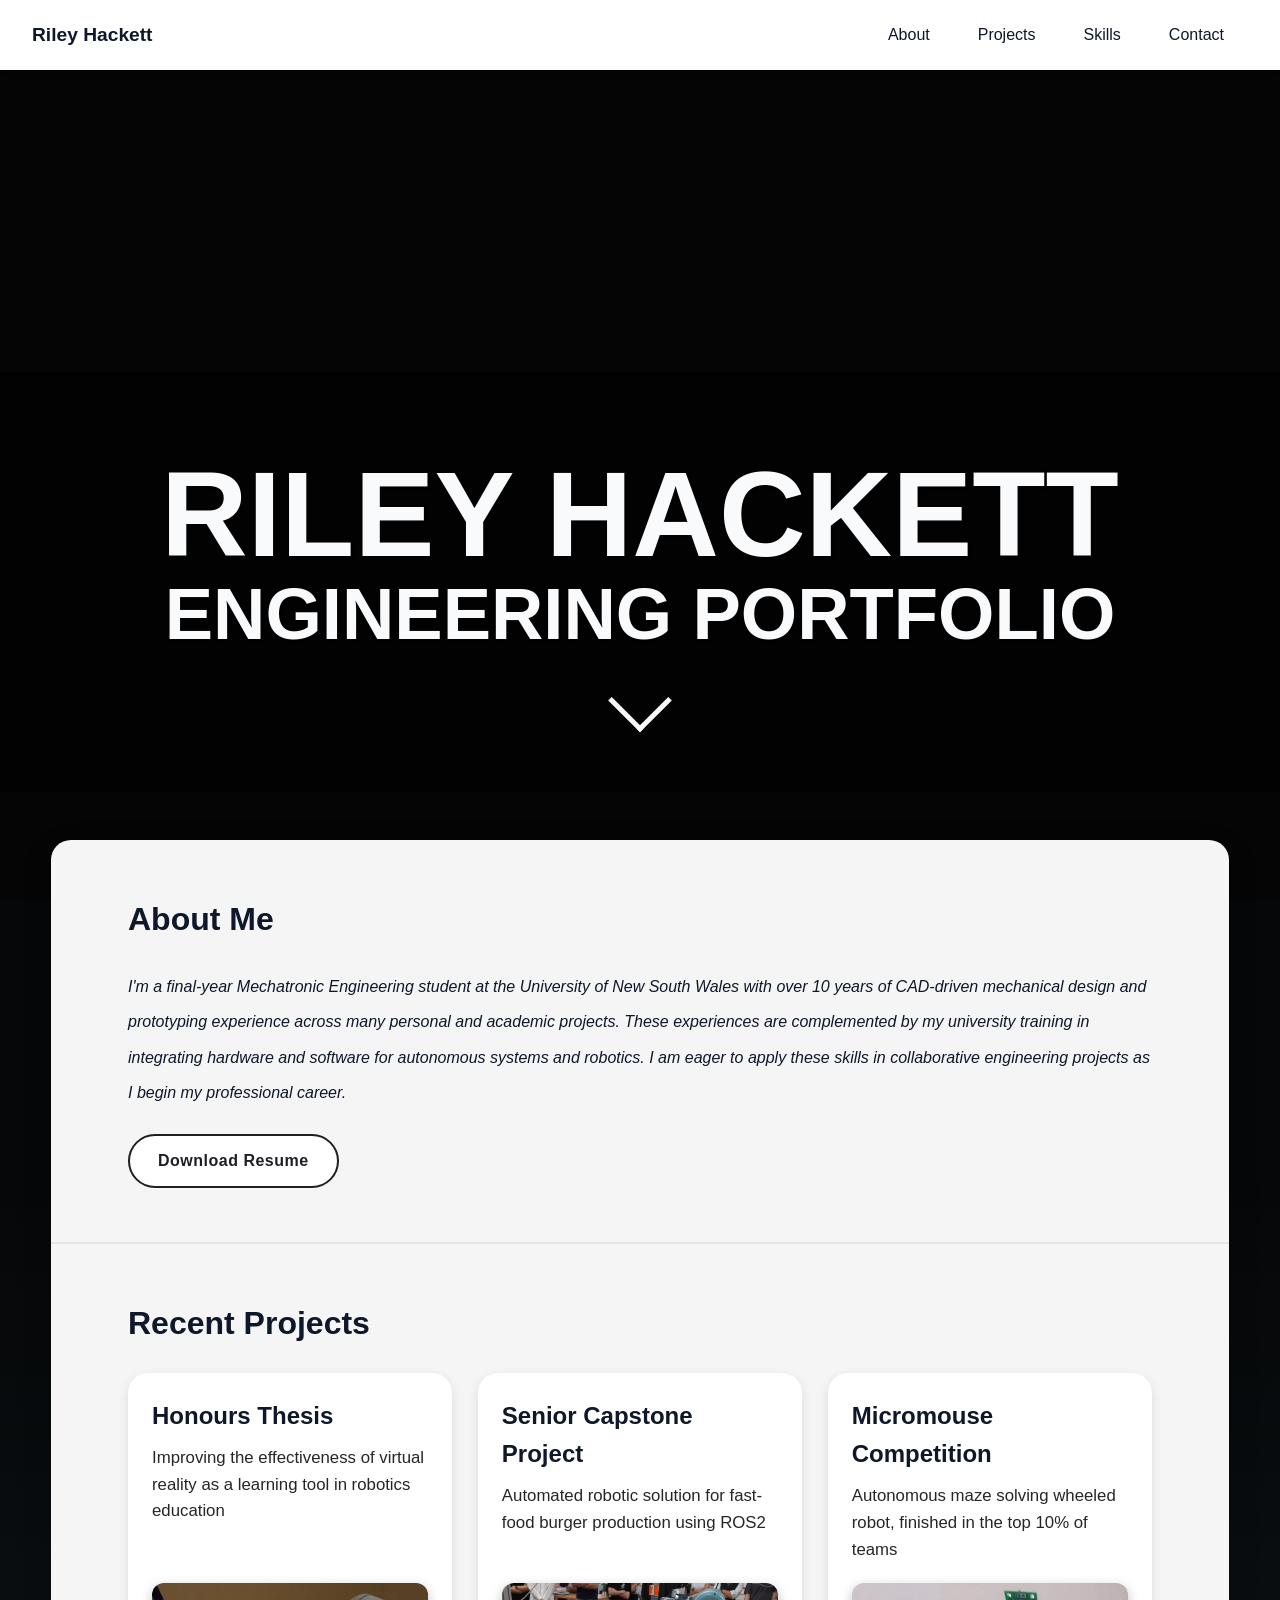
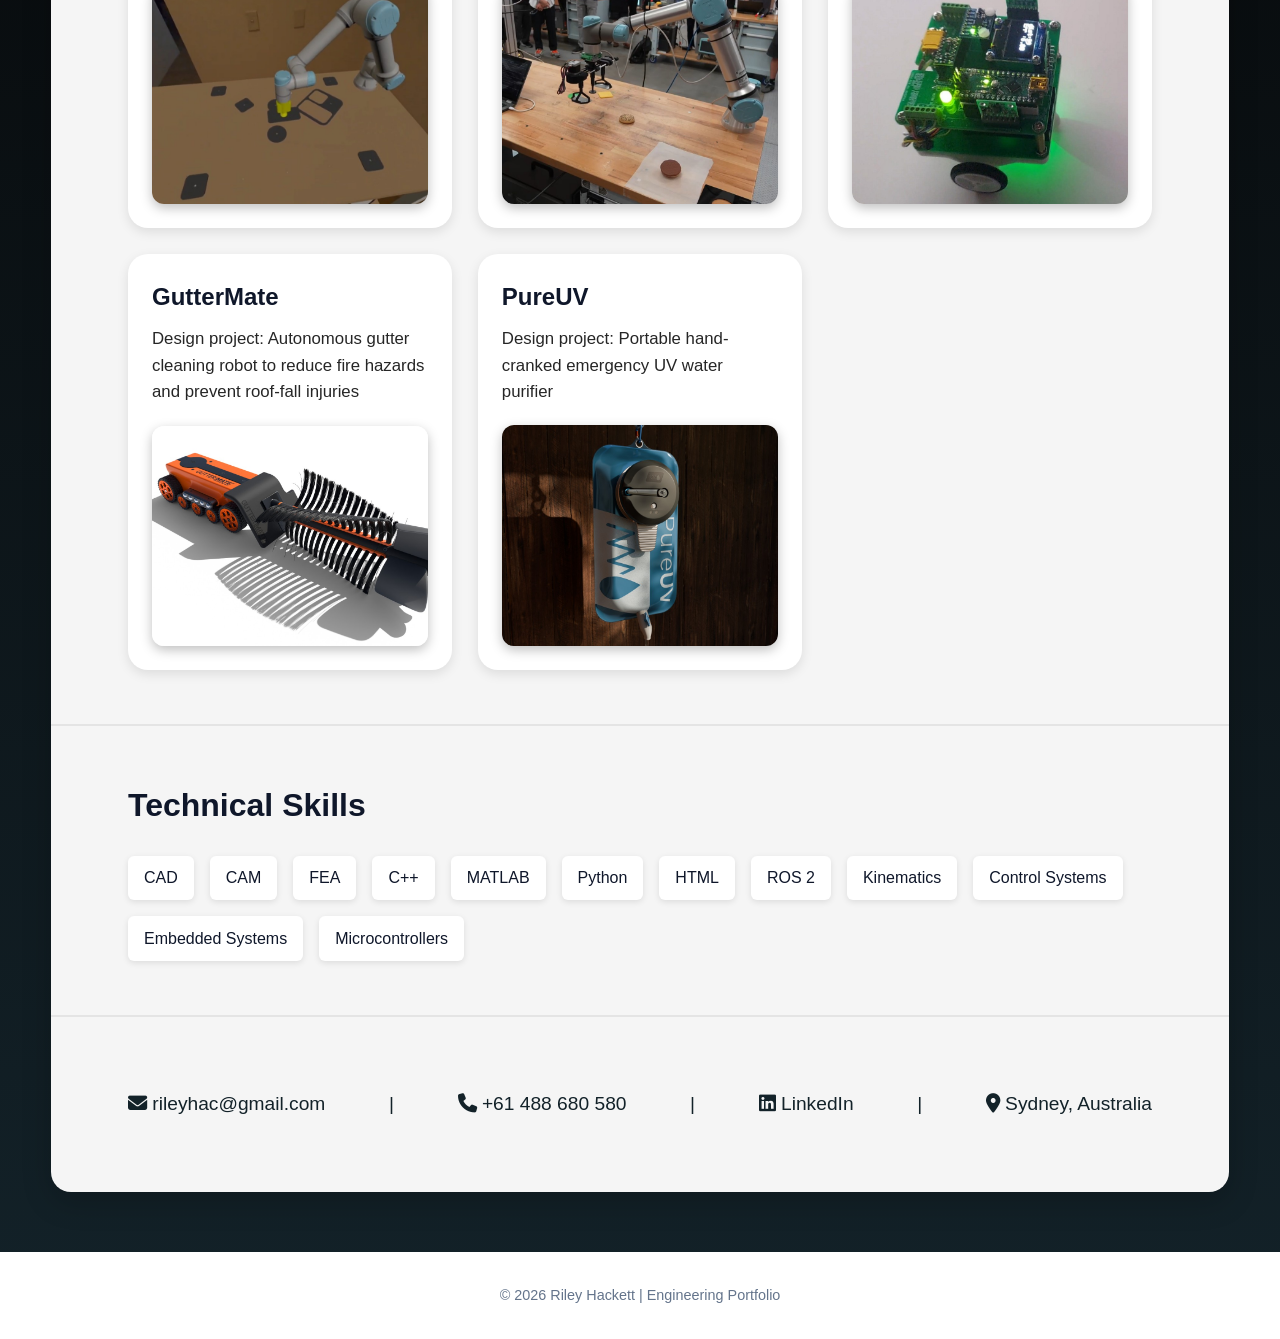
==== commit f3a1a3b1: "Add files via upload" ====
--- a/index.html
+++ b/index.html
@@ -117,31 +117,31 @@
                 <a href="projects/project1.html" class="project-card">
                     <h3>Honours Thesis</h3>
                     <p>Improving the effectiveness of virtual reality as a learning tool in robotics education</p>
-                    <img src="resources\Thesis_Sample.jpg" alt="Project 1 Render" class="project-image">
+                    <img src="resources/Thesis_Sample.jpg" alt="Project 1 Render" class="project-image">
                 </a>
 
                 <a href="projects/project2.html" class="project-card">
                     <h3>Senior Capstone Project</h3>
                     <p>Automated robotic solution for fast-food burger production using ROS2</p>
-                    <img src="resources\Capstone_Sample.jpg" alt="Project 2 Render" class="project-image">
+                    <img src="resources/Capstone_Sample.jpg" alt="Project 2 Render" class="project-image">
                 </a>
 
                 <a href="projects/project3.html" class="project-card">
                     <h3>Micromouse Competition</h3>
                     <p>Autonomous maze solving wheeled robot, finished in the top 10% of teams</p>
-                    <img src="resources\Micromouse_Sample.jpg" alt="Project 3 Render" class="project-image">
+                    <img src="resources/Micromouse_Sample.jpg" alt="Project 3 Render" class="project-image">
                 </a>
 
                 <a href="projects/project4.html" class="project-card">
                     <h3>GutterMate</h3>
                     <p>Design project: Autonomous gutter cleaning robot to reduce fire hazards and prevent roof-fall injuries</p>
-                    <img src="resources\Guttermate_Sample.jpg" alt="Project 4 Render" class="project-image">
+                    <img src="resources/Guttermate_Sample.jpg" alt="Project 4 Render" class="project-image">
                 </a>
 
                 <a href="projects/project5.html" class="project-card">
                     <h3>PureUV</h3>
                     <p>Design project: Portable hand-cranked emergency UV water purifier</p>
-                    <img src="resources\PureUV_Sample.jpg" alt="Project 5 Render" class="project-image">
+                    <img src="resources/PureUV_Sample.jpg" alt="Project 5 Render" class="project-image">
                 </a>
 
             </div>
--- a/style.css
+++ b/style.css
@@ -0,0 +1,787 @@
+/* ========================================
+   ROOT VARIABLES
+======================================== */
+:root {
+    --primary: #0f172a;
+    --accent: #2563eb;
+    --light: #f8fafc;
+    --gray: #64748b;
+    --bg1: #060708;
+    --bg2: #132229;
+    --pbg1: #1D3540;
+    --pbg2: #080F12;
+    --card: #F5F5F5;
+    --resbtn: #1E1E24;
+}
+
+/* ========================================
+   GLOBAL RESET
+======================================== */
+* {
+    margin: 0;
+    padding: 0;
+    box-sizing: border-box;
+}
+
+html {
+    scroll-behavior: smooth;
+}
+
+body {
+    font-family: Arial, Helvetica, sans-serif;
+    line-height: 1.6;
+    color: var(--primary);
+    background: linear-gradient( to bottom, var(--bg1) 40%, var(--bg2) 100% );
+}
+
+img {
+    max-width: 100%;
+    height: auto;
+    display: block;
+}
+
+/* ========================================
+   NAVIGATION
+======================================== */
+
+nav {
+    position: fixed;
+    top: 0;
+    width: 100%;
+    height: 70px; /* fixed height */
+    background: white;
+    display: flex;
+    justify-content: space-between;
+    align-items: stretch; /* IMPORTANT */
+    padding: 0 2rem; /* horizontal padding only */
+    box-shadow: 0 2px 8px rgba(0,0,0,0.05);
+    z-index: 1000;
+}
+
+.logo {
+    display: flex;
+    align-items: center; /* ensures perfect vertical centering */
+    font-weight: bold;
+    font-size: 1.2rem;
+}
+
+/* Container for right-side links (if you have one) */
+.nav-links {
+    display: flex;
+}
+
+/* Nav buttons */
+nav a {
+    display: flex;
+    align-items: center; /* center text vertically */
+    padding: 0 1.5rem; /* horizontal spacing */
+    text-decoration: none;
+    color: var(--primary);
+    font-weight: 500;
+    transition: background 0.2s ease, color 0.2s ease;
+}
+
+    /* Full-height hover effect */
+    nav a:hover {
+        background: rgba(0,0,0,0.7);
+        color: white;
+    }
+
+@media (max-width: 768px) {
+
+    /* Hide logo */
+    .logo {
+        display: none;
+    }
+
+    /* Center the nav links */
+    nav {
+        justify-content: center;
+        padding: 0; /* optional: removes side spacing */
+    }
+
+    .nav-links {
+        justify-content: center;
+        width: 100%;
+    }
+}
+
+
+/* Make dropdown a flex item like other nav links */
+.dropdown {
+    display: flex; /* become a flex child */
+    align-items: stretch; /* stretch to full nav height */
+    position: relative; /* for dropdown positioning */
+}
+
+    /* Make the main Projects link fill the container height */
+    .dropdown > a {
+        display: flex;
+        align-items: center; /* vertically center text */
+        padding: 0 1.5rem; /* same horizontal spacing as other links */
+        height: 100%; /* fill nav height */
+        text-decoration: none;
+        color: var(--primary);
+        font-weight: 500;
+        transition: background 0.2s, color 0.2s;
+    }
+
+    /* Hover effect matches other nav links */
+    .dropdown:hover > a {
+        background: rgba(0,0,0,0.7);
+        color: white;
+    }
+
+/* Dropdown content (keep your existing styles) */
+.dropdown-content {
+    display: none;
+    position: absolute;
+    top: 100%;
+    left: 0;
+    background-color: white;
+    min-width: 140px;
+    border-radius: 0;
+    box-shadow: 0 8px 16px rgba(0,0,0,0.2);
+    z-index: 999;
+    flex-direction: column;
+}
+
+.dropdown:hover .dropdown-content {
+    display: flex;
+    flex-direction: column;
+}
+
+.dropdown-content a {
+    padding: 0.75rem 1.5rem;
+    text-decoration: none;
+    color: var(--primary);
+    font-weight: 500;
+    display: block;
+    transition: background 0.2s, color 0.2s;
+}
+
+    .dropdown-content a:hover {
+        background: rgba(0,0,0,0.7);
+        color: white;
+    }
+
+/* ========================================
+   SECTIONS
+======================================== */
+section {
+    
+    padding: clamp(30px, 6vh, 100px) clamp(5%, 6vw, 10%);
+}
+
+    section + section {
+        border-top: 2px solid rgba(0,0,0,0.07);
+    }
+
+.section-title {
+    font-size: clamp(1.5rem, 3vw, 2rem);
+    margin-bottom: 1.5rem;
+}
+
+/* ========================================
+   HERO
+======================================== */
+/* Hero Section */
+.hero {
+    min-height: 100vh;
+    display: flex;
+    justify-content: center;
+    align-items: center;
+    text-align: center;
+    color: var(--light);
+    background-image: url('resources/mainRender.jpg');
+    background-size: cover;
+    background-position: center top;
+    background-repeat: no-repeat;
+    position: relative;
+}
+
+    .hero::before {
+        content: "";
+        position: absolute;
+        inset: 0;
+        background: rgba(0,0,0,0.25);
+        z-index: 0; /* behind text */
+    }
+
+/* Overlay container */
+.hero-text-overlay {
+    position: absolute;
+    bottom: 12%;
+    width: 100%;
+    display: flex;
+    flex-direction: column; /* stack text + button vertically */
+    align-items: center; /* center horizontally */
+    gap: clamp(1rem, 1vw, 2rem); /* spacing between title and button */
+    background: rgba(0,0,0,0.5);
+    padding: clamp(1rem, 5vw, 2rem) clamp(2%, 5vw, 10%);
+    
+    box-sizing: border-box;
+    z-index: 1; /* above overlay */
+}
+
+/* Title wrapper to shrink-wrap h1 */
+.hero-title-wrapper {
+    display: inline-block; /* shrink-wrap width of h1 */
+    text-align: center;
+}
+
+/* Main title */s
+.hero h1 {
+    font-size: clamp(2.5rem, 8vw, 6rem);
+    line-height: 1.1;
+    text-shadow: 1px 1px 3px rgba(0,0,0,0.55);
+    margin: 0;
+}
+
+/* Subtitle aligned with h1 edges via JS */
+.hero h2 {
+    font-size: clamp(1.5rem, 4vw, 2.7rem); /* starting size, will be adjusted by JS */
+    line-height: 1.1;
+    text-shadow: 1px 1px 3px rgba(0,0,0,0.55);
+    margin: 0.2rem 0 0 0;
+    display: inline-block; /* shrink-wrap for JS */
+    width: auto; /* allow JS to adjust width */
+    text-align: center;
+}
+
+/* Optional hero paragraph */
+.hero p {
+    margin-top: 0rem;
+    max-width: 700px;
+    margin-left: auto;
+    margin-right: auto;
+    font-size: clamp(1rem, 2.5vw, 1.5rem);
+    text-align: center;
+}
+
+/* ========================================
+   SVG Styling
+======================================== */
+.hero-svg {
+   
+    width: 80vw; /* responsive width */
+    max-width: 1000px; /* optional max width */
+    
+    height: auto;
+    display: block;
+    margin: 0 auto;
+    padding: 0;
+}
+
+
+    .hero-svg text {
+        fill: var(--light);
+        text-shadow: 1px 1px 3px rgba(0,0,0,0.55);
+        font-family: Arial, Helvetica, sans-serif; /* or monospace if you want perfect letters */
+    }
+
+    .hero-svg .hero-main {
+        font-size: 120px; /*font-size: 4.7vw;*/ /* responsive size */
+        font-weight: bold;
+    }
+
+    .hero-svg .hero-sub {
+        font-size: 72.5px;
+        /*font-size: 2.839vw;*/ /* smaller, perfectly aligned */
+        font-weight: bold;
+    }
+
+/* ========================================
+   MAIN CONTENT CARD
+======================================== */
+.main-content {
+    background-color: var(--card);
+    color: var(--primary);
+    max-width: min(1200px, 92%);
+    margin: -60px auto 60px auto;
+    border-radius: 20px;
+    box-shadow: 0 10px 30px rgba(0,0,0,0.2);
+    position: relative;
+    z-index: 2;
+    padding: 0;
+}
+
+    .main-content p {
+        line-height: 1.8;
+    }
+
+#about p {
+    line-height: 2.2;
+}
+
+/* ========================================
+   SKILLS
+======================================== */
+.skills-list {
+    display: flex;
+    flex-wrap: wrap;
+    gap: 1rem;
+}
+
+.skill {
+    background: white;
+    padding: 0.6rem 1rem;
+    border-radius: 6px;
+    box-shadow: 0 2px 6px rgba(0,0,0,0.1);
+}
+
+/* ========================================
+   PROJECTS GRID
+======================================== */
+.projects-grid {
+    display: grid;
+    grid-template-columns: repeat(auto-fit, minmax(320px, 1fr));
+    gap: clamp(20px, 2vw, 30px);
+}
+
+.project-card {
+    background: white;
+    border-radius: 20px;
+    box-shadow: 0 4px 12px rgba(0,0,0,0.1);
+    text-decoration: none;
+    color: inherit;
+    transition: transform 0.25s ease, box-shadow 0.25s ease;
+    display: flex;
+    flex-direction: column;
+    padding: 1.5rem;
+}
+
+    .project-card:hover {
+        transform: translateY(-6px);
+        box-shadow: 0 10px 22px rgba(0,0,0,0.12);
+    }
+
+    .project-card h3 {
+        font-size: 1.5rem;
+        margin-bottom: 0.6rem;
+    }
+
+    .project-card p {
+        font-size: 1.05rem;
+        color: #262626;
+        margin-bottom: 1.2rem;
+        line-height: 1.6;
+    }
+
+    /* Image inside card */
+    .project-card img {
+        margin-top: auto;
+        border-radius: 12px;
+        box-shadow: 0 4px 12px rgba(0,0,0,0.25);
+    }
+
+/* ========================================
+   BUTTONS
+======================================== */
+.btn {
+    display: inline-block;
+    margin-top: 1.5rem;
+    padding: 0.75rem 1.75rem;
+    border: 2px solid var(--resbtn);
+    border-radius: 999px;
+    background-color: white;
+    color: var(--resbtn);
+    font-weight: 600;
+    letter-spacing: 0.5px;
+    text-decoration: none;
+    transition: all 0.25s ease;
+}
+
+    .btn:hover {
+        background-color: var(--resbtn);
+        color: white;
+        transform: translateY(-4px);
+    }
+
+.resume-btn {
+    display: inline-block;
+    margin-top: 1.5rem;
+    padding: 0.75rem 1.75rem;
+    border: 2px solid var(--resbtn);
+    border-radius: 999px;
+    background-color: white;
+    color: var(--resbtn);
+    font-weight: 600;
+    letter-spacing: 0.5px;
+    text-decoration: none;
+    transition: all 0.25s ease;
+}
+
+    .resume-btn:hover {
+        background-color: var(--resbtn);
+        color: white;
+        transform: translateY(-4px);
+    }
+
+/* ========================================
+   SCALING ARROW BUTTON (WORKING)
+======================================== */
+.custom-btn {
+    display: inline-block;
+    width: clamp(60px, 8vw, 100px);
+    height: clamp(60px, 8vw, 100px);
+    position: relative;
+    margin-top: 0rem;
+    cursor: pointer;
+    animation: bounce 2s infinite;
+    
+}
+
+    .custom-btn::before {
+        content: "";
+        position: absolute;
+        left: 50%;
+        top: 50%;
+        width: 0;
+        height: 0;
+        background: var(--light);
+        border-radius: 50%;
+        transform: translate(-50%, -50%) scale(0);
+        transition: width 0.3s ease, height 0.3s ease, transform 0.3s ease;
+        z-index: 0;
+    }
+
+    .custom-btn:hover::before {
+        width: 80%;
+        height: 80%;
+        transform: translate(-50%, -50%) scale(1);
+    }
+
+    .custom-btn .arrow {
+        display: block;
+        position: absolute;
+        left: 50%;
+        top: 18%;
+        width: clamp(28px, 4vw, 45px);
+        height: clamp(28px, 4vw, 45px);
+        border-bottom: 5px solid var(--light);
+        border-right: 5px solid var(--light);
+        transform: translateX(-50%) rotate(45deg);
+        transition: border-color 0.3s ease;
+        z-index: 1;
+    }
+
+    .custom-btn:hover .arrow {
+        border-color: var(--bg1);
+    }
+
+@keyframes bounce {
+    0%, 20%, 50%, 80%, 100% {
+        transform: translateY(0);
+    }
+
+    40% {
+        transform: translateY(10px);
+    }
+
+    60% {
+        transform: translateY(5px);
+    }
+}
+
+/* ========================================
+   CONTACT
+======================================== */
+
+#contact {
+    padding-top: clamp(60px, 8vh, 100px);
+    padding-bottom: clamp(60px, 8vh, 100px);
+}
+
+.contact-links {
+    display: flex;
+    justify-content: space-between; /* THIS is the key */
+    align-items: center;
+    gap: 1rem;
+    flex-wrap: wrap;
+    width: 100%; /* ensure full width */
+    font-size: clamp(1rem, 1.5vw, 1.3rem);
+    margin-top: 0;
+}
+
+    .contact-links span,
+    .contact-links a {
+        color: var(--bg2);
+        text-decoration: none;
+        font-weight: 500;
+    }
+
+        .contact-links a:hover {
+            color: var(--accent);
+        }
+
+.separator {
+    user-select: none;
+}
+
+@media (max-width: 768px) {
+    .contact-links {
+        flex-direction: column;
+        align-items: center;
+        justify-content: center;
+    }
+
+    .separator {
+        display: none;
+    }
+}
+
+/* ========================================
+   FOOTER
+======================================== */
+footer {
+    text-align: center;
+    padding: 2rem;
+    background: white;
+    color: var(--gray);
+    font-size: 0.9rem;
+}
+
+
+/* ========================================
+   PROJECT PAGE STYLING
+======================================== */
+
+
+.project-body {
+    background: var(--bg1);
+}
+
+.project-hero {
+    padding: 140px 5% 80px 5%;
+    background: linear-gradient( 135deg, #050B0D 0%, /* slightly darker */
+    #132229 60%, /* your base */
+    #1b3139 100% /* slightly lighter / richer teal */
+    );
+    color: var(--light);
+}
+
+.project-hero-inner {
+    max-width: 1000px;
+    margin: 0 auto;
+}
+
+.project-meta {
+    text-transform: uppercase;
+    letter-spacing: 2px;
+    font-size: 1rem;
+    opacity: 0.7;
+    margin-bottom: 1rem;
+}
+
+.project-title {
+    font-size: clamp(2.2rem, 5vw, 3.5rem);
+    line-height: 1.15;
+    margin-bottom: 1.2rem;
+    font-weight: 700;
+}
+
+.project-subtitle {
+    font-size: clamp(1.1rem, 2vw, 1.4rem);
+    max-width: 750px;
+    line-height: 1.6;
+    opacity: 0.9;
+}
+
+.hero-divider {
+    width: 200px;
+    height: 2px;
+    background: var(--light);
+    margin-top: 1.5rem;
+    margin-bottom: 2rem;
+    opacity: 0.7;
+}
+
+.project-tagline {
+    max-width: 800px;
+    font-size: 1.2rem;
+    opacity: 0.9;
+}
+
+/* Main container */
+.project-container {
+    background: var(--card);
+    max-width: min(1200px, 92%); /* same as home */
+    margin: -60px auto 80px auto;
+    padding: 3rem;
+    border-radius: 20px;
+    box-shadow: 0 10px 30px rgba(0,0,0,0.2);
+}
+
+
+
+/* Project facts row */
+.project-facts {
+    display: grid;
+    grid-template-columns: repeat(auto-fit, minmax(200px, 1fr));
+    gap: 1.5rem;
+    margin: 2.5rem 0;
+    padding: 1.5rem;
+    background: #f1f5f9;
+    border-radius: 12px;
+    font-size: 0.95rem;
+}
+
+/* Content sections */
+.content-section {
+    margin-bottom: 3rem;
+}
+
+    .content-section h2 {
+        margin-bottom: 1rem;
+
+    }
+
+    .content-section p {
+        margin-bottom: 2rem;
+    }
+
+/* Split layout */
+.split-section {
+    display: grid;
+    grid-template-columns: 1fr 1fr;
+    gap: 3rem;
+    align-items: center;
+    margin-bottom: 3rem;
+}
+
+    .split-section img {
+        width: 100%;
+        border-radius: 15px;
+        box-shadow: 0 6px 18px rgba(0,0,0,0.15);
+    }
+
+/* Image grid */
+.media-grid {
+    display: grid;
+    grid-template-columns: repeat(auto-fit, minmax(250px, 1fr));
+    gap: 1.5rem;
+    margin-top: 1.5rem;
+}
+
+    .media-grid img {
+        border-radius: 12px;
+        box-shadow: 0 4px 12px rgba(0,0,0,0.15);
+        width: 100%;
+        height: auto;
+        display: block;
+    }
+
+/* Results list */
+.results-list {
+    list-style: disc;
+    padding-left: 1.5rem;
+    line-height: 1.8;
+}
+
+/* Back button */
+.back-btn {
+    margin-top: 0rem;
+    display: inline-block;
+    
+}
+
+/* =============
+   Featured Media Slideshow
+=============== */
+.featured-media {
+    position: relative;
+    width: 100%;
+    max-width: 950px; /* max width of the slideshow */
+    aspect-ratio: 5 / 4; /* keeps width:height = 5:4 */
+    margin: 0rem auto;
+    overflow: hidden;
+    border-radius: 1rem;
+    background: var(--card);
+    box-shadow: 0 8px 16px rgba(0,0,0,0.2);
+    margin-bottom: 4rem;
+}
+
+.media-slide {
+    position: absolute;
+    top: 0;
+    left: 0;
+    width: 100%;
+    height: 100%; /* fill container fully */
+    opacity: 0;
+    transition: opacity 1s ease;
+    text-align: center;
+}
+
+    .media-slide.active {
+        opacity: 1;
+        position: relative;
+    }
+
+    .media-slide.fade-in {
+        opacity: 1;
+    }
+
+    .media-slide img,
+    .media-slide video {
+        width: 100%;
+        height: 100%; /* fill container */
+        border-radius: 1rem;
+        object-fit: cover; /* scale media without stretching */
+    }
+
+    .media-slide figcaption {
+        position: absolute;
+        bottom: 10px;
+        left: 10px;
+        color: #fff;
+        font-size: 0.9rem;
+        background: transparent; /* remove black background */
+        margin: 0;
+        padding: 0;
+    }
+    
+
+.iteration-grid {
+    display: grid;
+    grid-template-columns: repeat(auto-fit, minmax(200px, 1fr));
+    gap: 1rem;
+    margin-top: 1rem;
+    margin-bottom: 1rem;
+}
+
+.iteration-item {
+    text-align: center;
+}
+
+    .iteration-item img {
+        width: 100%;
+        border-radius: 12px;
+        box-shadow: 0 4px 12px rgba(0,0,0,0.15);
+    }
+
+    .iteration-item figcaption {
+        margin-top: 0.5rem;
+        font-size: 0.95rem;
+        color: var(--gray);
+        font-style: italic;
+    }
+
+/* Responsive adjustments */
+@media (max-width: 768px) {
+
+    .project-container {
+        padding: 2rem;
+        
+    }
+
+    .split-section {
+        grid-template-columns: 1fr;
+        gap: 2rem;
+    }
+}
+
+
+.results-list + p {
+    margin-top: 1rem;
+}
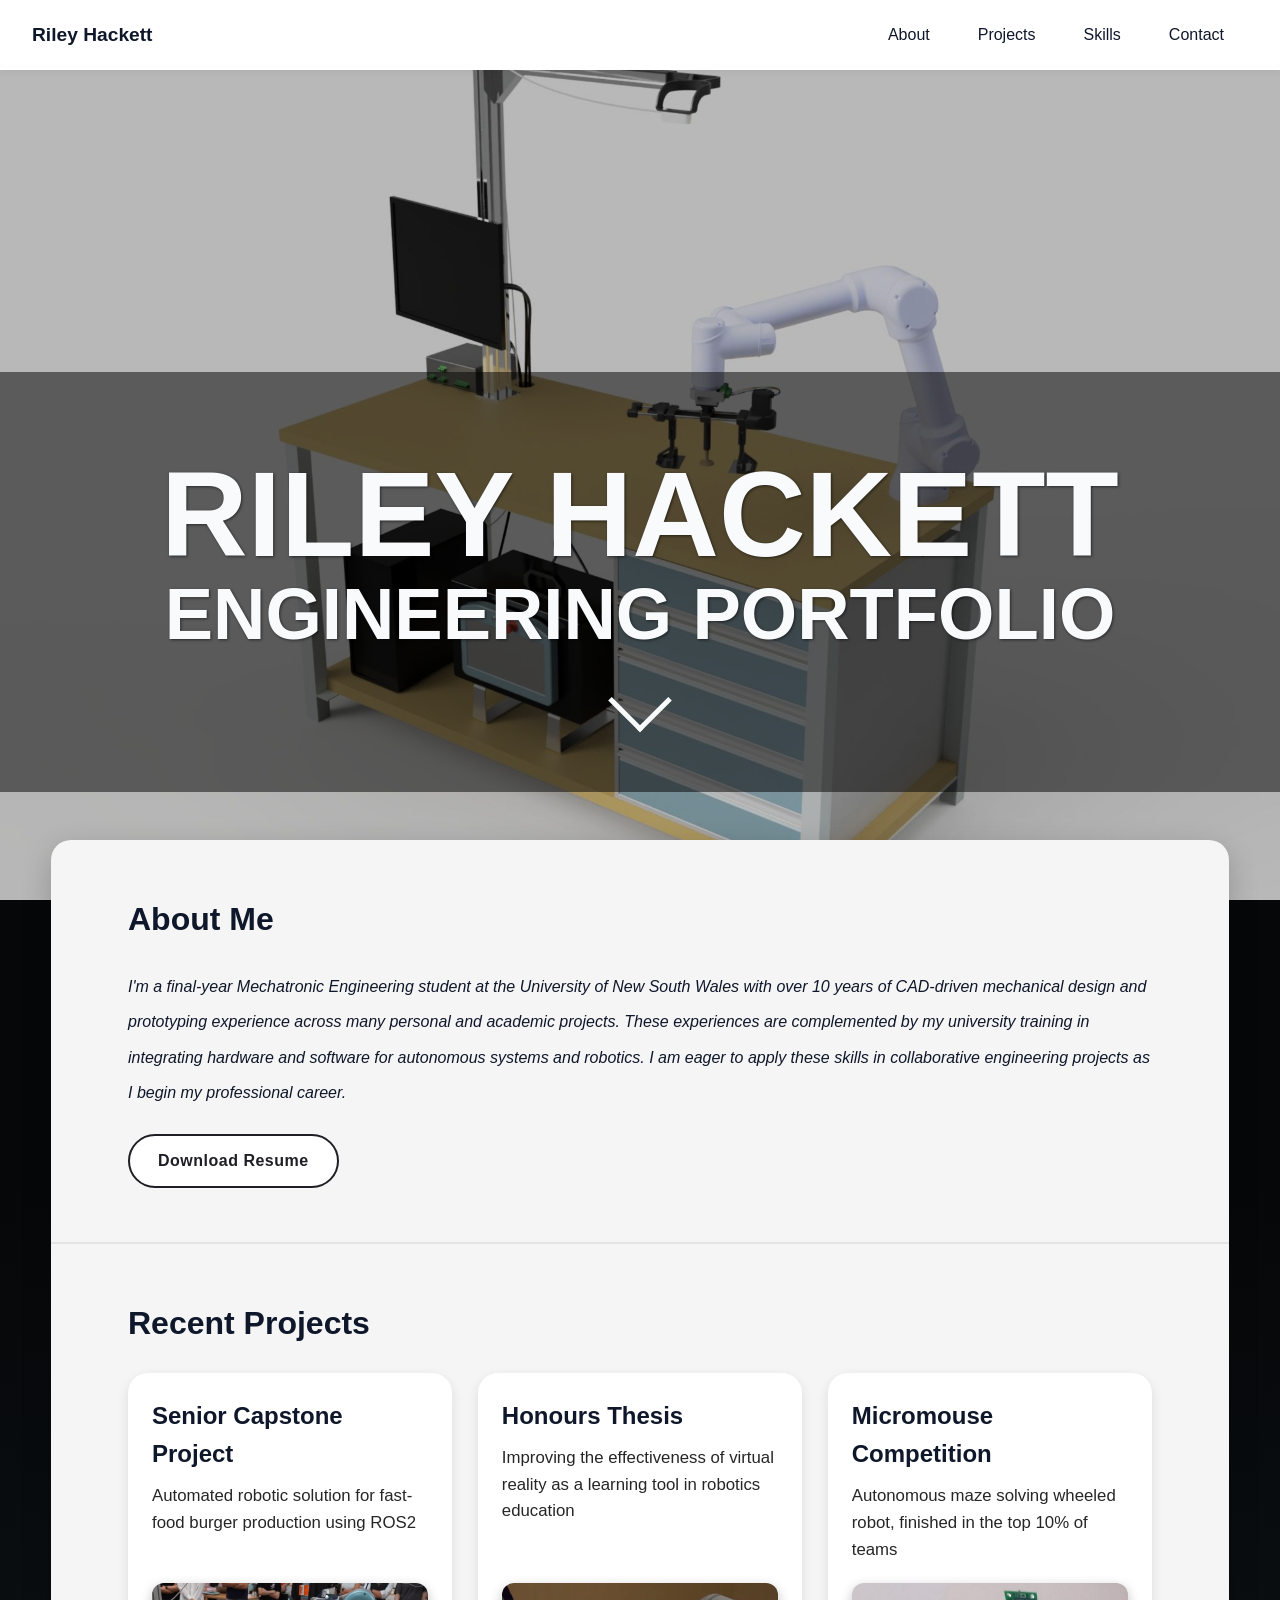
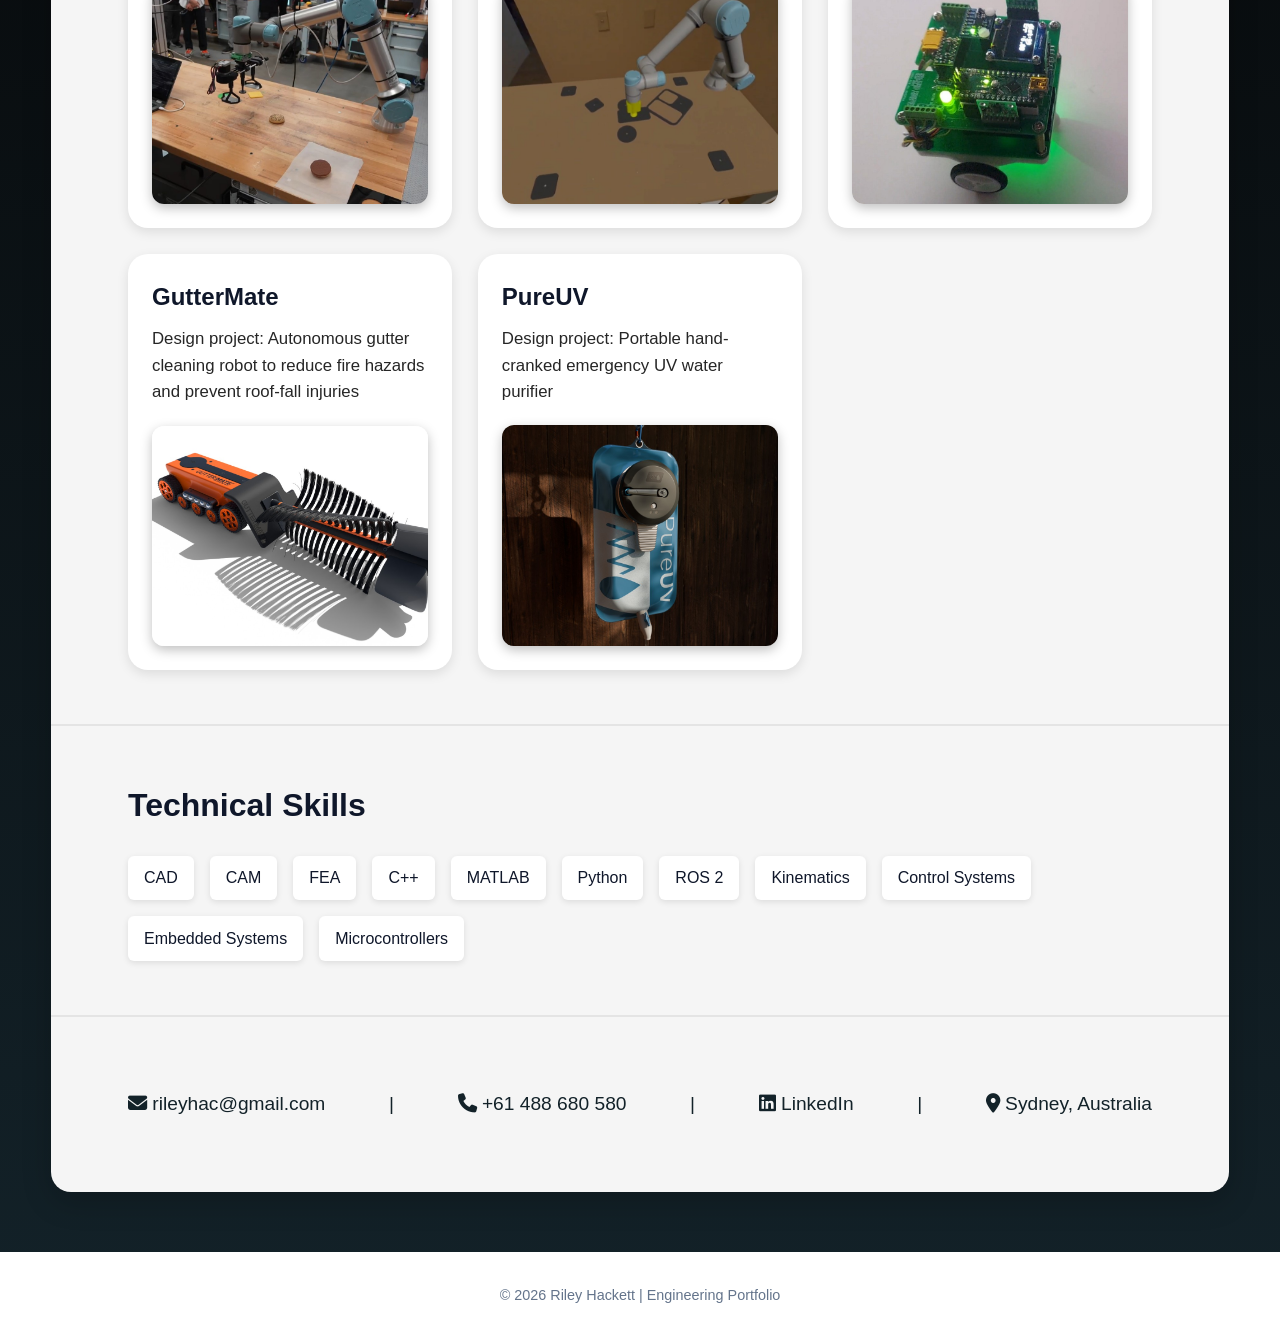
==== commit a6d077d3: "Add files via upload" ====
--- a/index.html
+++ b/index.html
@@ -19,8 +19,8 @@
             <div class="dropdown">
                 <a href="#projects" class="dropbtn">Projects</a>
                 <div class="dropdown-content">
-                    <a href="projects/project1.html">Thesis</a>
-                    <a href="projects/project2.html">Capstone</a>
+                    <a href="projects/project1.html">Capstone</a>
+                    <a href="projects/project2.html">Thesis</a>
                     <a href="projects/project3.html">Micromouse</a>
                     <a href="projects/project4.html">GutterMate</a>
                     <a href="projects/project5.html">PureUV</a>
@@ -113,18 +113,19 @@
             <h2 class="section-title">Recent Projects</h2>
 
             <div class="projects-grid">
+                <a href="projects/project1.html" class="project-card">
+                    <h3>Senior Capstone Project</h3>
+                    <p>Automated robotic solution for fast-food burger production using ROS2</p>
+                    <img src="resources/Capstone_Sample.jpg" alt="Project 2 Render" class="project-image">
+                </a>
 
-                <a href="projects/project1.html" class="project-card">
+                <a href="projects/project2.html" class="project-card">
                     <h3>Honours Thesis</h3>
                     <p>Improving the effectiveness of virtual reality as a learning tool in robotics education</p>
                     <img src="resources/Thesis_Sample.jpg" alt="Project 1 Render" class="project-image">
                 </a>
 
-                <a href="projects/project2.html" class="project-card">
-                    <h3>Senior Capstone Project</h3>
-                    <p>Automated robotic solution for fast-food burger production using ROS2</p>
-                    <img src="resources/Capstone_Sample.jpg" alt="Project 2 Render" class="project-image">
-                </a>
+
 
                 <a href="projects/project3.html" class="project-card">
                     <h3>Micromouse Competition</h3>
@@ -156,7 +157,6 @@
                 <div class="skill">C++</div>
                 <div class="skill">MATLAB</div>
                 <div class="skill">Python</div>
-                <div class="skill">HTML</div>
                 <div class="skill">ROS 2</div>
                 <div class="skill">Kinematics</div>
                 <div class="skill">Control Systems</div>
--- a/style.css
+++ b/style.css
@@ -638,7 +638,7 @@
     }
 
     .content-section p {
-        margin-bottom: 2rem;
+        margin-bottom: 0rem;
     }
 
 /* Split layout */
@@ -661,7 +661,7 @@
     display: grid;
     grid-template-columns: repeat(auto-fit, minmax(250px, 1fr));
     gap: 1.5rem;
-    margin-top: 1.5rem;
+    
 }
 
     .media-grid img {
@@ -746,12 +746,13 @@
     display: grid;
     grid-template-columns: repeat(auto-fit, minmax(200px, 1fr));
     gap: 1rem;
-    margin-top: 1rem;
-    margin-bottom: 1rem;
+    
+   
 }
 
 .iteration-item {
     text-align: center;
+    margin-top: 1.5rem;
 }
 
     .iteration-item img {
@@ -765,6 +766,16 @@
         font-size: 0.95rem;
         color: var(--gray);
         font-style: italic;
+        
+    }
+
+    .iteration-item video {
+        display: block; /* important */
+        width: 100%;
+        max-height: 500px;
+        object-fit: cover;
+        border-radius: 12px;
+        box-shadow: 0 10px 25px rgba(0,0,0,0.15);
     }
 
 /* Responsive adjustments */
@@ -784,4 +795,24 @@
 
 .results-list + p {
     margin-top: 1rem;
+}
+
+
+.project-nav {
+    display: flex;
+    justify-content: space-between;
+    margin-top: 3rem;
+}
+
+    .project-nav .btn {
+        padding: 0.8rem 1.5rem;
+    }
+
+.prev-btn {
+    text-align: left;
+}
+
+.next-btn {
+    text-align: right;
+    margin-left: auto;
 }
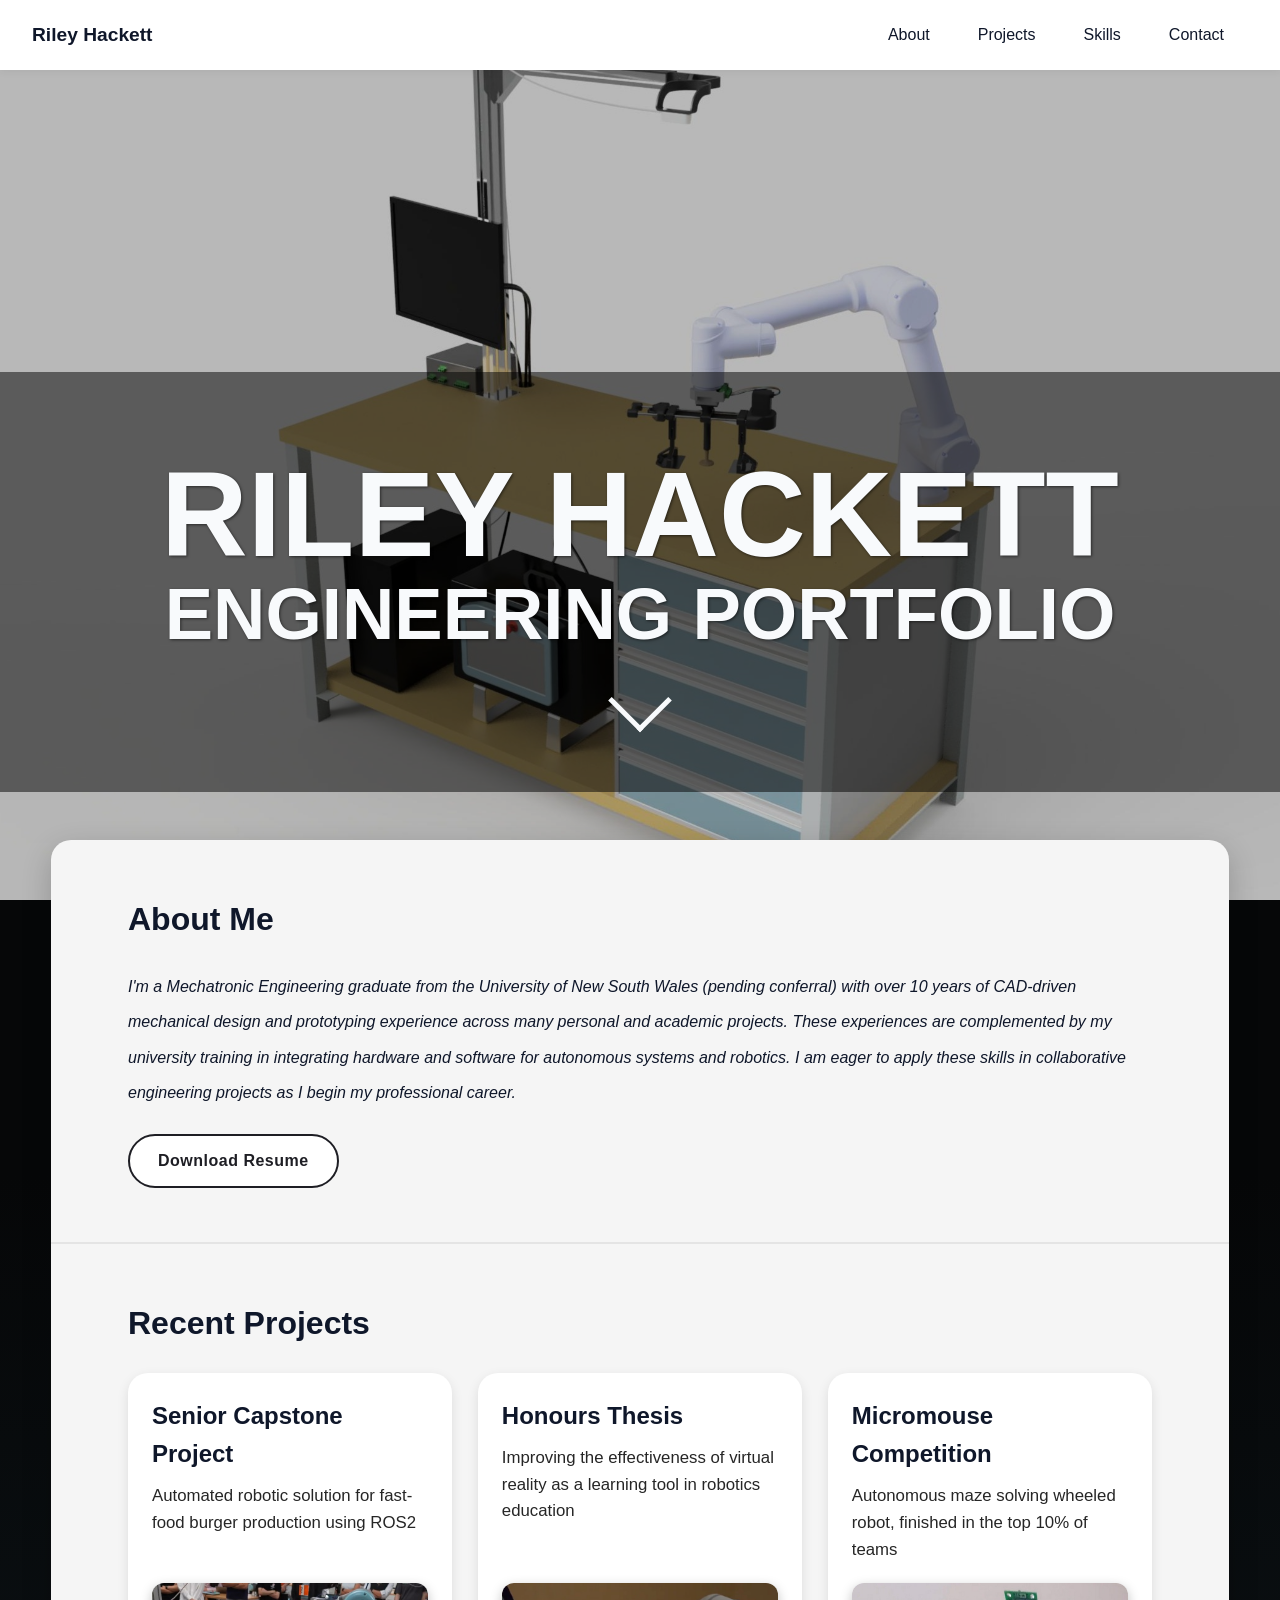
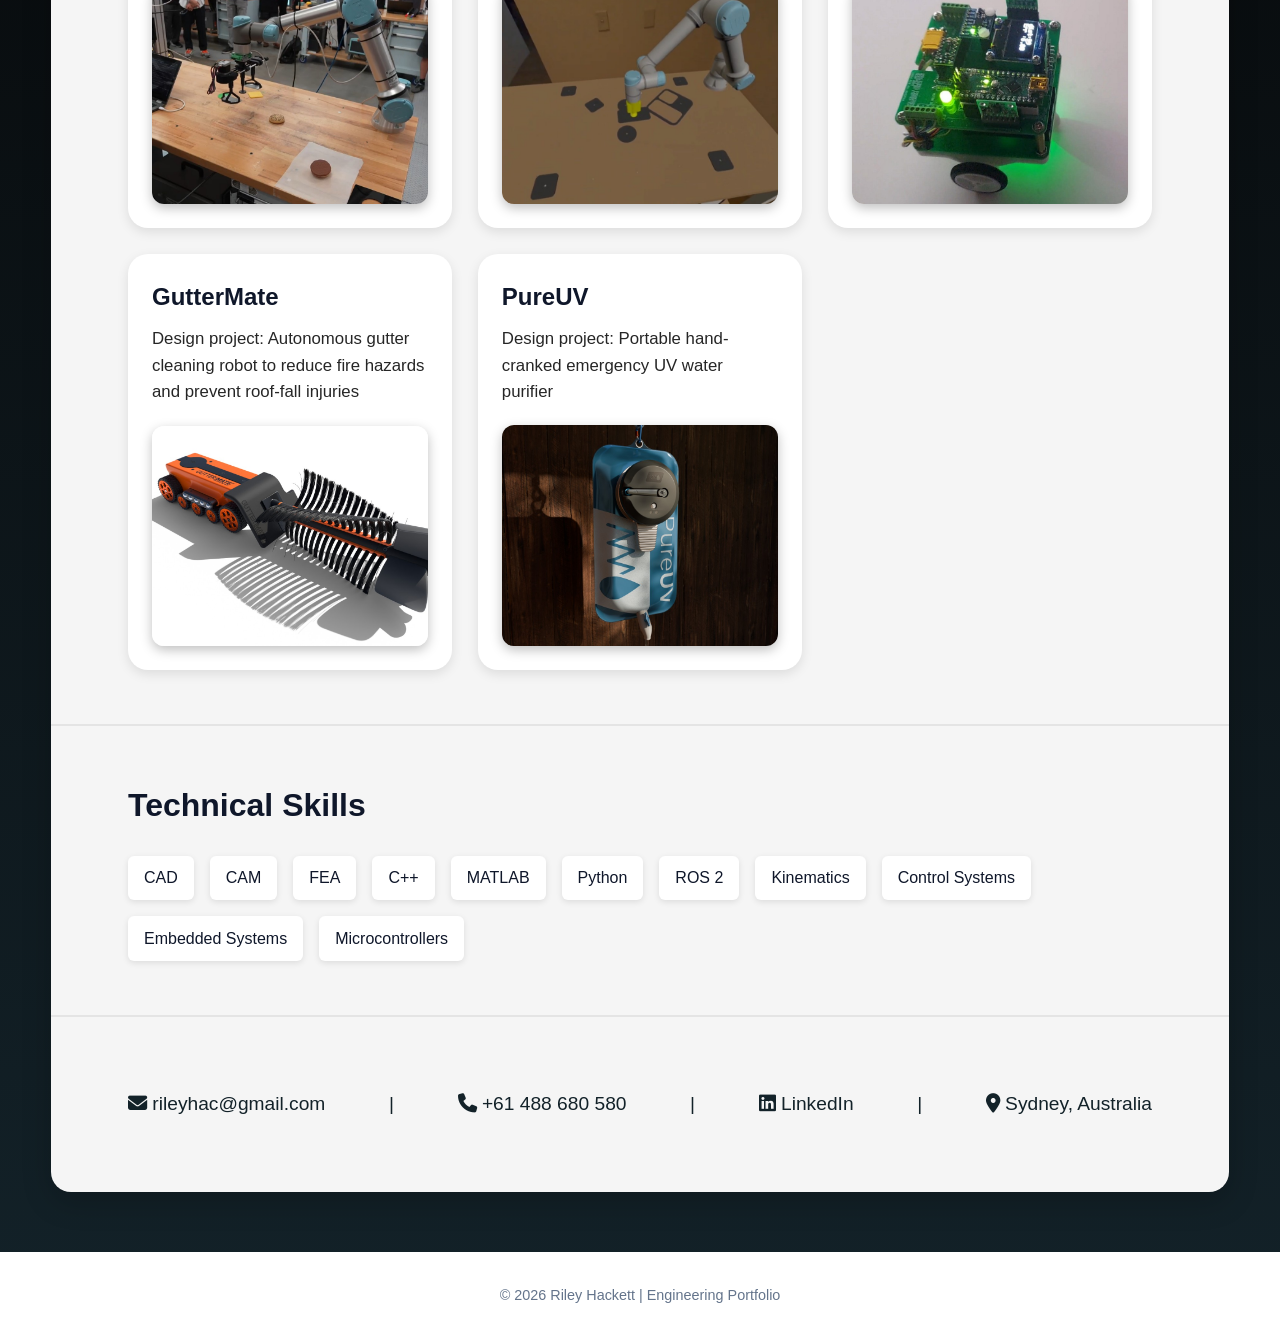
==== commit f18b2b3f: "Update index.html" ====
--- a/index.html
+++ b/index.html
@@ -98,7 +98,7 @@
             <h2 class="section-title">About Me</h2>
             <p>
                 <em>
-                    I'm a final-year Mechatronic Engineering student at the University of New South Wales with over 10 years of CAD-driven mechanical design and prototyping experience across many personal
+                    I'm a Mechatronic Engineering graduate from the University of New South Wales (pending conferral) with over 10 years of CAD-driven mechanical design and prototyping experience across many personal
                     and academic projects. These experiences are complemented by my university training in integrating hardware and software
                     for autonomous systems and robotics. I am eager to apply these skills in collaborative engineering projects as I begin my professional career.
                 </em>
@@ -189,4 +189,4 @@
 
     
 </body>
-</html>+</html>
